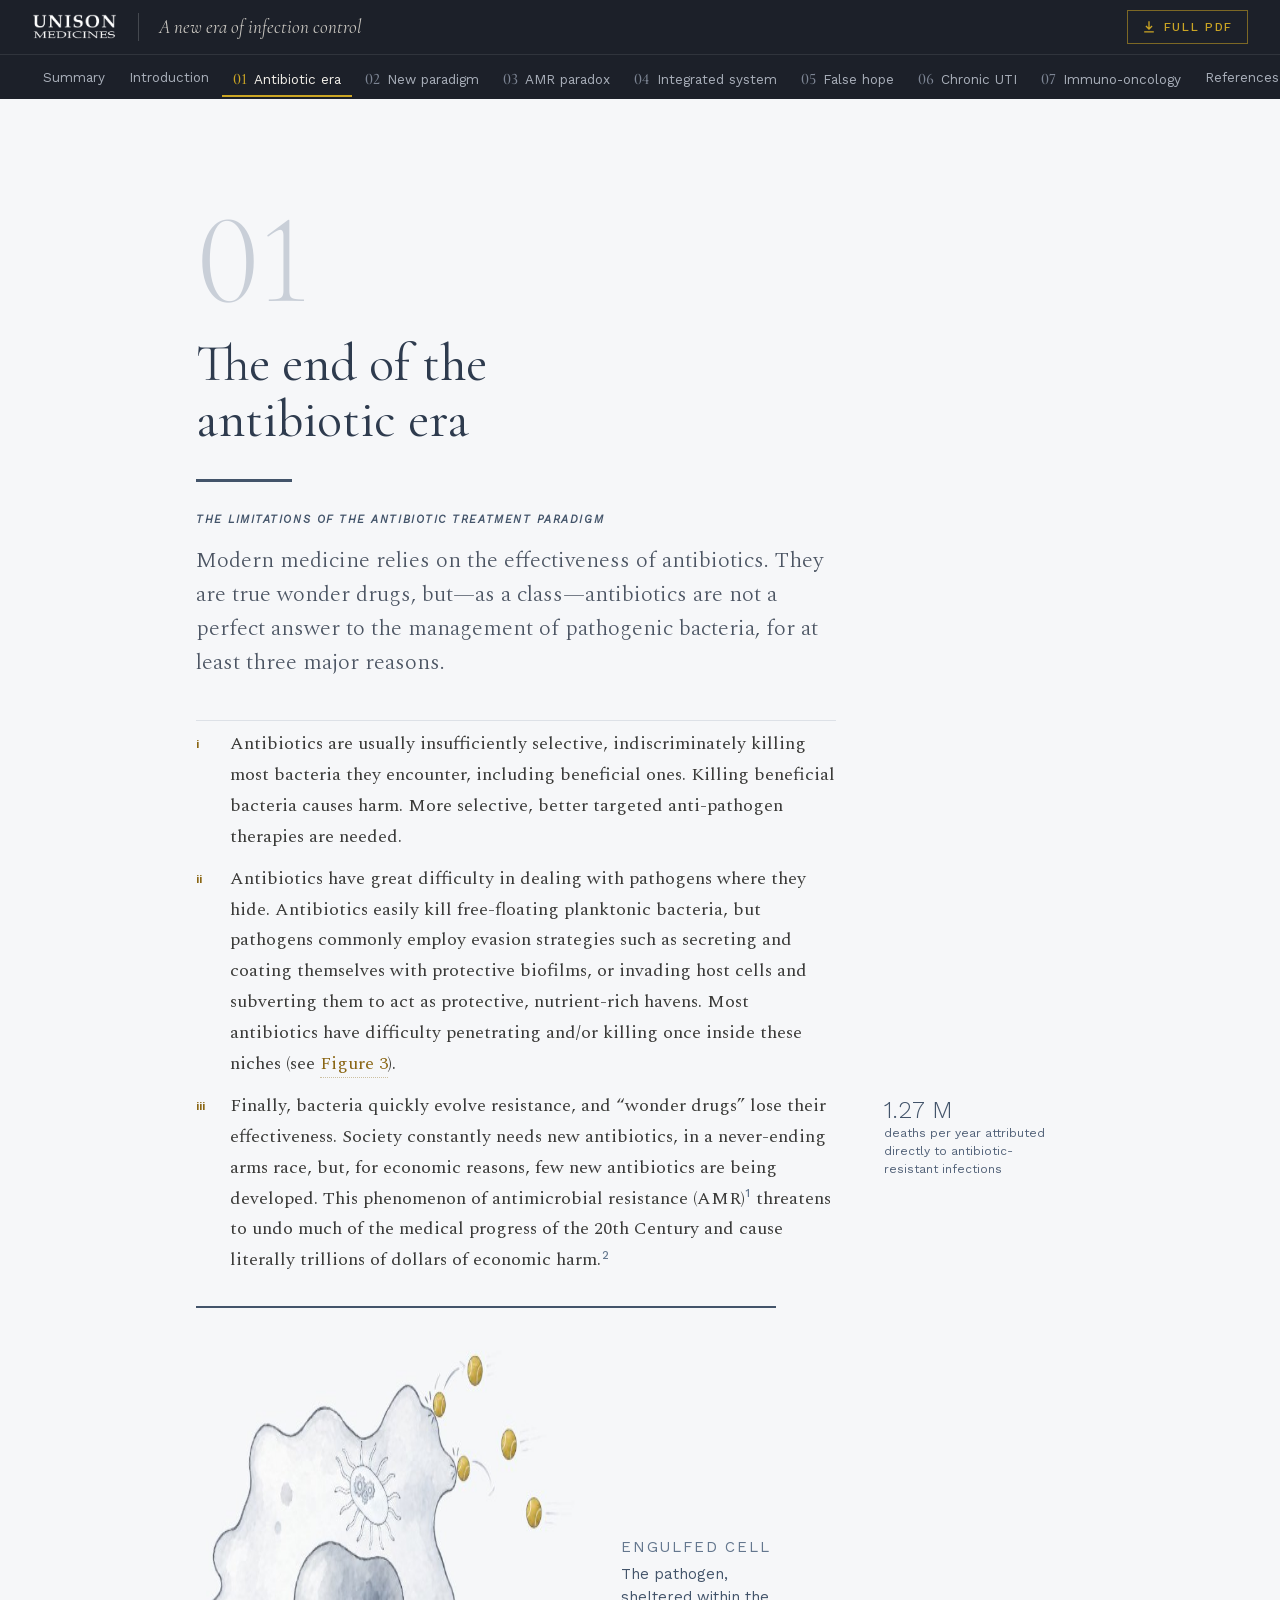
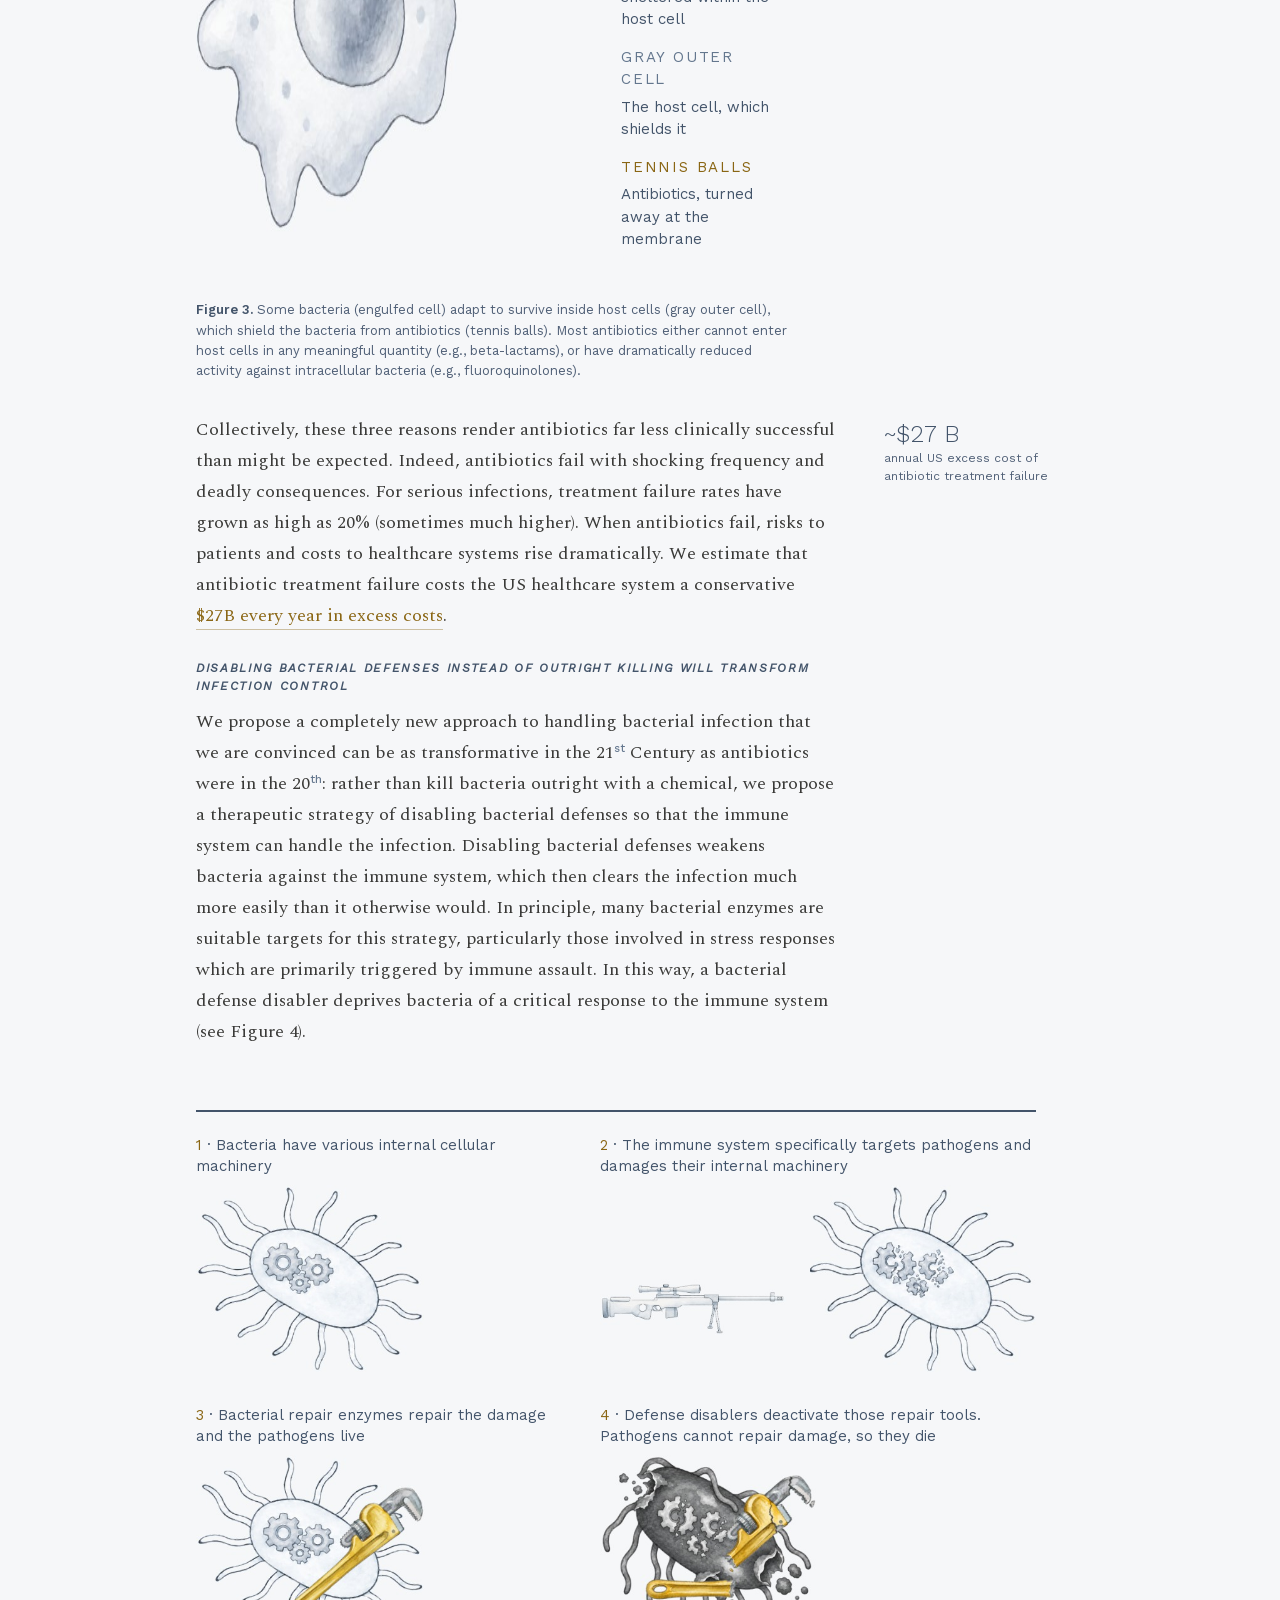
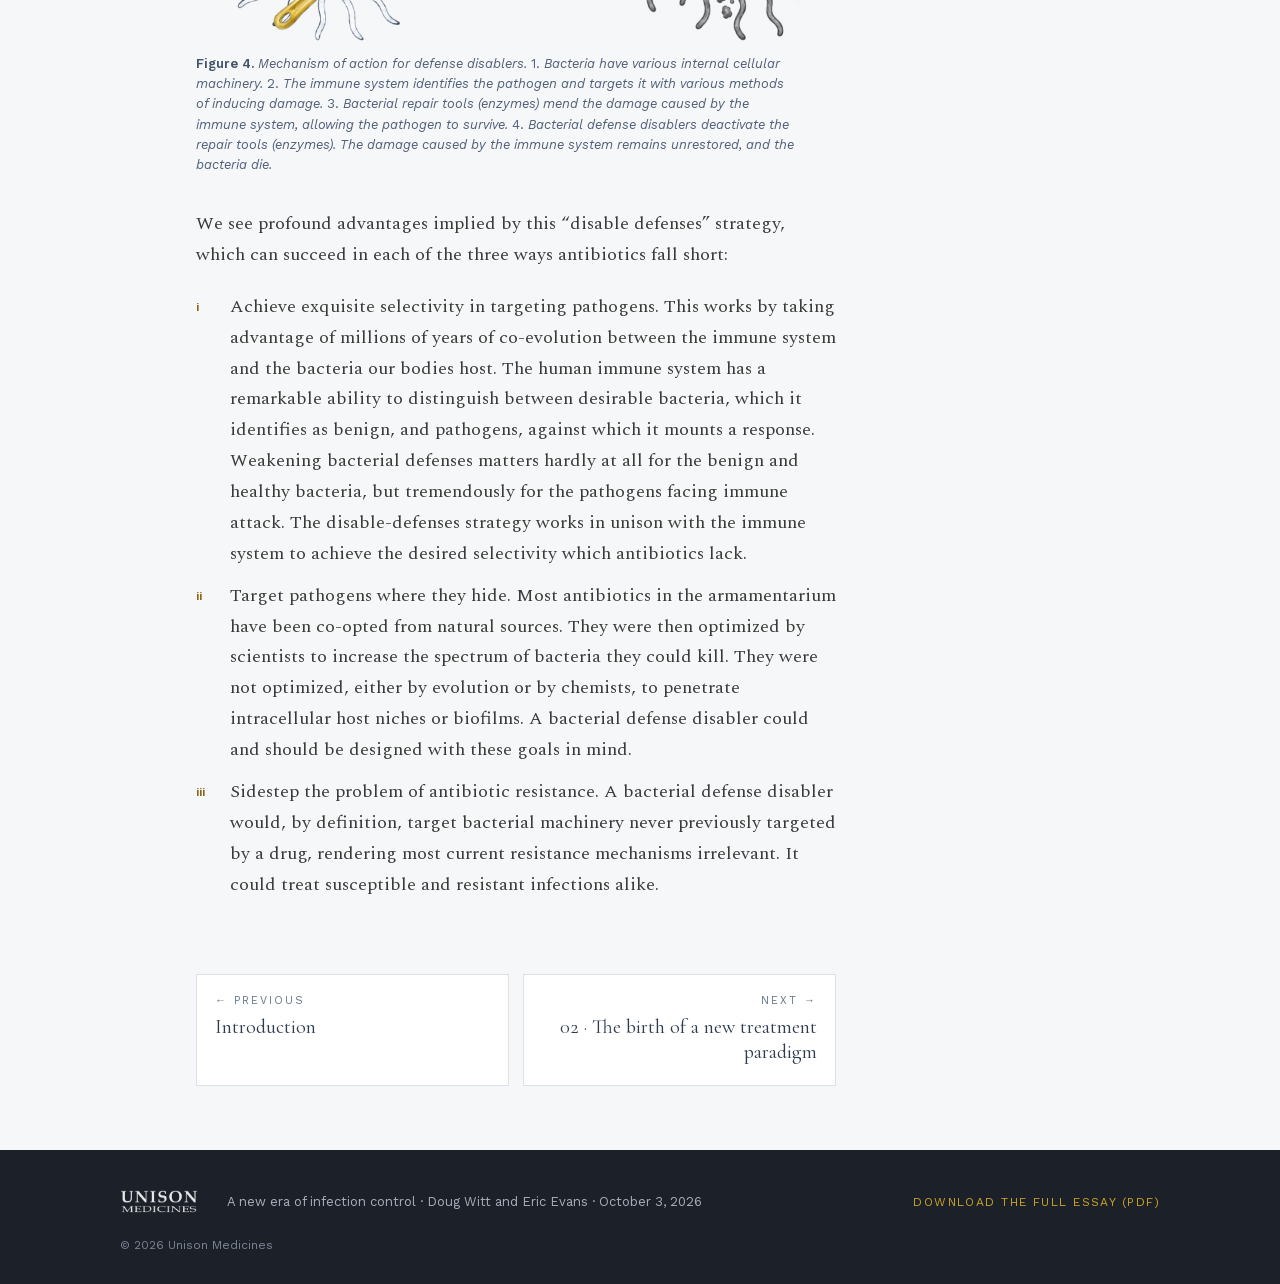
==== end-of-the-antibiotic-era.html @ 8c1035c9 "Add files via upload" ====
<!doctype html>
<html lang="en">
<head>
<meta charset="utf-8">
<meta name="viewport" content="width=device-width, initial-scale=1">
<title>01 · The end of the antibiotic era — A new era of infection control</title>
<meta name="description" content="Modern medicine relies on the effectiveness of antibiotics. They are true wonder drugs, but—as a class—antibiotics are not a perfect answer to the…">
<meta name="author" content="Doug Witt and Eric Evans">
<link rel="canonical" href="https://unisonmedicines.com/end-of-the-antibiotic-era.html">
<meta property="og:type" content="article">
<meta property="og:site_name" content="Unison Medicines">
<meta property="og:title" content="01 · The end of the antibiotic era — A new era of infection control">
<meta property="og:description" content="Modern medicine relies on the effectiveness of antibiotics. They are true wonder drugs, but—as a class—antibiotics are not a perfect answer to the…">
<meta property="og:url" content="https://unisonmedicines.com/end-of-the-antibiotic-era.html">
<meta property="og:image" content="https://unisonmedicines.com/assets/og-image.png">
<meta name="twitter:card" content="summary_large_image">
<meta name="theme-color" content="#1C2029">
<link rel="icon" href="assets/favicon.svg" type="image/svg+xml">
<link rel="icon" href="assets/favicon-32.png" sizes="32x32" type="image/png">
<link rel="apple-touch-icon" href="assets/apple-touch-icon.png">
<link rel="preload" href="fonts/ae829ba0.woff2" as="font" type="font/woff2" crossorigin>
<link rel="stylesheet" href="fonts.css">
<link rel="stylesheet" href="style.css">
<script src="refs.js" defer></script>
<script src="site.js" defer></script>
</head>
<body>
<a class="skip" href="#content">Skip to content</a>
<header class="site-header">
  <div class="bar">
    <a class="brand" href="index.html" aria-label="Unison Medicines — home"><img src="assets/unison-logo.png" alt="Unison Medicines" width="907" height="275"></a>
    <a class="essay-title" href="index.html">A new era of infection control</a>
    <span class="here">01 · Antibiotic era</span>
    <a class="pdf" href="unison-a-new-era-of-infection-control.pdf" download><svg viewBox="0 0 16 16" aria-hidden="true"><path d="M8 1.5v8.5M4.5 6.8 8 10.3l3.5-3.5M2.5 13.5h11" fill="none" stroke="currentColor" stroke-width="1.5"/></svg><span>Full PDF</span></a>
    <button class="menu-btn" type="button" aria-expanded="false" aria-controls="menu"><span class="menu-ic" aria-hidden="true"></span><span>Contents</span></button>
  </div>
  <nav class="chapters" aria-label="Chapters"><ul><li><a href="index.html" title="Executive Summary">Summary</a></li><li><a href="introduction.html" title="Introduction">Introduction</a></li><li><a href="end-of-the-antibiotic-era.html" aria-current="page" title="The end of the antibiotic era"><span class="n">01</span>Antibiotic era</a></li><li><a href="new-treatment-paradigm.html" title="The birth of a new treatment paradigm"><span class="n">02</span>New paradigm</a></li><li><a href="amr-paradox.html" title="The antimicrobial resistance paradox and the real crisis of treatment failure"><span class="n">03</span>AMR paradox</a></li><li><a href="one-integrated-system.html" title="One integrated system: the immune system and microbiome"><span class="n">04</span>Integrated system</a></li><li><a href="false-hope.html" title="False hope: narrow-spectrum bacteria killers"><span class="n">05</span>False hope</a></li><li><a href="chronic-uti.html" title="The unsolved problem of chronic urinary tract infections"><span class="n">06</span>Chronic UTI</a></li><li><a href="immuno-oncology.html" title="The unsolved problem of antibiotics in immuno-oncology"><span class="n">07</span>Immuno-oncology</a></li><li><a href="references.html" title="Acknowledgments &amp; references">References</a></li><li class="pdf-item"><a href="unison-a-new-era-of-infection-control.pdf" download>Full PDF</a></li></ul></nav>
  <div class="progress" aria-hidden="true"><span></span></div>
</header>
<div class="menu" id="menu" hidden>
  <div class="menu-inner">
    <div class="menu-label">Contents</div>
    <ol><li><a href="index.html"><span class="n"></span><span class="t">Executive Summary</span></a></li><li><a href="introduction.html"><span class="n"></span><span class="t">Introduction</span></a></li><li><a href="end-of-the-antibiotic-era.html" aria-current="page"><span class="n">01</span><span class="t">The end of the antibiotic era</span></a></li><li><a href="new-treatment-paradigm.html"><span class="n">02</span><span class="t">The birth of a new treatment paradigm</span></a></li><li><a href="amr-paradox.html"><span class="n">03</span><span class="t">The antimicrobial resistance paradox and the real crisis of treatment failure</span></a></li><li><a href="one-integrated-system.html"><span class="n">04</span><span class="t">One integrated system: the immune system and microbiome</span></a></li><li><a href="false-hope.html"><span class="n">05</span><span class="t">False hope: narrow-spectrum bacteria killers</span></a></li><li><a href="chronic-uti.html"><span class="n">06</span><span class="t">The unsolved problem of chronic urinary tract infections</span></a></li><li><a href="immuno-oncology.html"><span class="n">07</span><span class="t">The unsolved problem of antibiotics in immuno-oncology</span></a></li><li><a href="references.html"><span class="n"></span><span class="t">Acknowledgments & references</span></a></li></ol>
    <a class="menu-pdf" href="unison-a-new-era-of-infection-control.pdf" download>Download the full essay (PDF)</a>
  </div>
</div>
<main id="content">
<article class="essay" id="summary"><header class="opener"><div class="ch-num" aria-hidden="true">01</div><div class="ch-kicker">Chapter 01</div><h1 class="ch-title">The end of the antibiotic era</h1><div class="rule"></div><div class="ch-sub"><i>The limitations of the antibiotic treatment paradigm</i></div><p class="lede">Modern medicine relies on the effectiveness of antibiotics. They are true wonder drugs, but—as a class—antibiotics are not a perfect answer to the management of pathogenic bacteria, for at least three major reasons.</p></header><div class="prose"><ul class="list roman"><li><span class="mk">i</span><div>Antibiotics are usually insufficiently selective, indiscriminately killing most bacteria they encounter, including beneficial ones. Killing beneficial bacteria causes harm. More selective, better targeted anti-pathogen therapies are needed.</div></li><li><span class="mk">ii</span><div>Antibiotics have great difficulty in dealing with pathogens where they hide. Antibiotics easily kill free-floating planktonic bacteria, but pathogens commonly employ evasion strategies such as secreting and coating themselves with protective biofilms, or invading host cells and subverting them to act as protective, nutrient-rich havens. Most antibiotics have difficulty penetrating and/or killing once inside these niches (see <a class="figref" href="end-of-the-antibiotic-era.html#figure-3">Figure 3</a>).</div></li><li><span class="mk">iii</span><div><aside class="margin stat" aria-label="Key figure"><div class="stat-n">1.27 M</div><div class="stat-l">deaths per year attributed directly to antibiotic-resistant infections</div></aside>Finally, bacteria quickly evolve resistance, and “wonder drugs” lose their effectiveness. Society constantly needs new antibiotics, in a never-ending arms race, but, for economic reasons, few new antibiotics are being developed. This phenomenon of antimicrobial resistance (AMR)<sup><a class="cite" href="references.html#ref-1" data-refs="1">1</a></sup> threatens to undo much of the medical progress of the 20th Century and cause literally trillions of dollars of economic harm.<sup><a class="cite" href="references.html#ref-2" data-refs="2">2</a></sup></div></li></ul>
<figure class="fig col" id="figure-3"><div class="fig-frame" data-w="464" data-max="1.250" data-min="0"><div class="fig-inner" style="width:464px"><div style="border-top: 2px solid #43546A; padding-top: 18px; margin-bottom: 22px;">
                <div style="display: flex; gap: 22px; align-items: flex-end;">
                  <img width="636" height="424" loading="lazy" decoding="async" src="assets/fig03-intracellular-shield.jpg" alt="A bacterium sheltering inside a host cell while antibiotics bounce off the membrane" style="width: 318px; display: block;">
                  <div style="flex: 1; display: flex; flex-direction: column; gap: 12px; padding-bottom: 8px;">
                    <div><div style="font-size: 12px; letter-spacing: .12em; text-transform: uppercase; color: #64778E; margin-bottom: 4px;">Engulfed cell</div><div style="font-size: 12px; line-height: 1.5; color: #43546A;">The pathogen, sheltered within the host cell</div></div>
                    <div><div style="font-size: 12px; letter-spacing: .12em; text-transform: uppercase; color: #64778E; margin-bottom: 4px;">Gray outer cell</div><div style="font-size: 12px; line-height: 1.5; color: #43546A;">The host cell, which shields it</div></div>
                    <div><div style="font-size: 12px; letter-spacing: .12em; text-transform: uppercase; color: #8A6614; margin-bottom: 4px;">Tennis balls</div><div style="font-size: 12px; line-height: 1.5; color: #43546A;">Antibiotics, turned away at the membrane</div></div>
                  </div>
                </div>
                
              </div></div></div><button class="fig-enlarge" type="button" hidden>Enlarge figure 3</button><figcaption><span class="fig-label">Figure&nbsp;3.</span> Some bacteria (engulfed cell) adapt to survive inside host cells (gray outer cell), which shield the bacteria from antibiotics (tennis balls). Most antibiotics either cannot enter host cells in any meaningful quantity (e.g., beta-lactams), or have dramatically reduced activity against intracellular bacteria (e.g., fluoroquinolones).</figcaption></figure>
<aside class="margin stat" aria-label="Key figure"><div class="stat-n">~$27 B</div><div class="stat-l">annual US excess cost of antibiotic treatment failure</div></aside><p>Collectively, these three reasons render antibiotics far less clinically successful than might be expected. Indeed, antibiotics fail with shocking frequency and deadly consequences. For serious infections, treatment failure rates have grown as high as 20% (sometimes much higher). When antibiotics fail, risks to patients and costs to healthcare systems rise dramatically. We estimate that antibiotic treatment failure costs the US healthcare system a conservative <a href="amr-paradox.html" data-xref="ch03">$27B every year in excess costs</a>.</p>
<h2 class="sub" id="disabling-bacterial-defenses-instead-of-outright-killing-wil"><a href="#disabling-bacterial-defenses-instead-of-outright-killing-wil">Disabling bacterial defenses instead of outright killing will transform infection control</a></h2>
<p>We propose a completely new approach to handling bacterial infection that we are convinced can be as transformative in the 21<sup>st</sup> Century as antibiotics were in the 20<sup>th</sup>: rather than kill bacteria outright with a chemical, we propose a therapeutic strategy of disabling bacterial defenses so that the immune system can handle the infection. Disabling bacterial defenses weakens bacteria against the immune system, which then clears the infection much more easily than it otherwise would. In principle, many bacterial enzymes are suitable targets for this strategy, particularly those involved in stress responses which are primarily triggered by immune assault. In this way, a bacterial defense disabler deprives bacteria of a critical response to the immune system (see Figure 4).</p>
<figure class="fig wide" id="figure-4"><div class="fig-frame" data-w="672" data-max="1.250" data-min="0"><div class="fig-inner" style="width:672px"><div style="border-top: 2px solid #43546A; padding-top: 18px; margin-top: 26px;">
              <div style="display: grid; grid-template-columns: repeat(2, 1fr); gap: 26px 24px;">
                <div>
                  <div style="font-size: 12px; font-weight: 400; line-height: 1.4; color: #43546A; margin-bottom: 6px; min-height: 34px;"><span style="color: #8A6614;">1</span> · Bacteria have various internal cellular machinery</div>
                  <div style="height: 150px; display: flex; align-items: flex-end;"><img width="364" height="300" loading="lazy" decoding="async" src="assets/fig04-a.jpg" alt="Panel 1: Bacteria have various internal cellular machinery" style="height: 150px; width: auto; max-width: none; display: block;"></div>
                </div>
                <div>
                  <div style="font-size: 12px; font-weight: 400; line-height: 1.4; color: #43546A; margin-bottom: 6px; min-height: 34px;"><span style="color: #8A6614;">2</span> · The immune system specifically targets pathogens and damages their internal machinery</div>
                  <div style="height: 150px; display: flex; align-items: flex-end;"><img width="697" height="300" loading="lazy" decoding="async" src="assets/fig04-b.jpg" alt="Panel 2: The immune system specifically targets pathogens and damages their internal machinery" style="height: 150px; width: auto; max-width: none; display: block;"></div>
                </div>
                <div>
                  <div style="font-size: 12px; font-weight: 400; line-height: 1.4; color: #43546A; margin-bottom: 6px; min-height: 34px;"><span style="color: #8A6614;">3</span> · Bacterial repair enzymes repair the damage and the pathogens live</div>
                  <div style="height: 150px; display: flex; align-items: flex-end;"><img width="366" height="300" loading="lazy" decoding="async" src="assets/fig04-c.jpg" alt="Panel 3: Bacterial repair enzymes repair the damage and the pathogens live" style="height: 150px; width: auto; max-width: none; display: block;"></div>
                </div>
                <div>
                  <div style="font-size: 12px; font-weight: 400; line-height: 1.4; color: #43546A; margin-bottom: 6px; min-height: 34px;"><span style="color: #8A6614;">4</span> · Defense disablers deactivate those repair tools. Pathogens cannot repair damage, so they die</div>
                  <div style="height: 150px; display: flex; align-items: flex-end;"><img width="346" height="300" loading="lazy" decoding="async" src="assets/fig04-d.jpg" alt="Panel 4: Defense disablers deactivate those repair tools. Pathogens cannot repair damage, so they die" style="height: 150px; width: auto; max-width: none; display: block;"></div>
                </div>
              </div>
            
              </div></div></div><button class="fig-enlarge" type="button" hidden>Enlarge figure 4</button><figcaption><span class="fig-label">Figure&nbsp;4.</span> <i>Mechanism of action for defense disablers. </i>1.<i> Bacteria have various internal cellular machinery. </i>2.<i> The immune system identifies the pathogen and targets it with various methods of inducing damage. </i>3.<i> Bacterial repair tools (enzymes) mend the damage caused by the immune system, allowing the pathogen to survive. </i>4.<i> Bacterial defense disablers deactivate the repair tools (enzymes). The damage caused by the immune system remains unrestored, and the bacteria die.</i></figcaption></figure>
<p>We see profound advantages implied by this “disable defenses” strategy, which can succeed in each of the three ways antibiotics fall short:</p>
<ul class="list roman"><li><span class="mk">i</span><div>Achieve exquisite selectivity in targeting pathogens. This works by taking advantage of millions of years of co-evolution between the immune system and the bacteria our bodies host. The human immune system has a remarkable ability to distinguish between desirable bacteria, which it identifies as benign, and pathogens, against which it mounts a response. Weakening bacterial defenses matters hardly at all for the benign and healthy bacteria, but tremendously for the pathogens facing immune attack. The disable-defenses strategy works in unison with the immune system to achieve the desired selectivity which antibiotics lack.</div></li><li><span class="mk">ii</span><div>Target pathogens where they hide. Most antibiotics in the armamentarium have been co-opted from natural sources. They were then optimized by scientists to increase the spectrum of bacteria they could kill. They were not optimized, either by evolution or by chemists, to penetrate intracellular host niches or biofilms. A bacterial defense disabler could and should be designed with these goals in mind.</div></li><li><span class="mk">iii</span><div>Sidestep the problem of antibiotic resistance. A bacterial defense disabler would, by definition, target bacterial machinery never previously targeted by a drug, rendering most current resistance mechanisms irrelevant. It could treat susceptible and resistant infections alike.</div></li></ul></div></article>
</main>
<nav class="prevnext" aria-label="Chapter navigation"><a class="pn prev" href="introduction.html"><span class="pn-k">Previous</span><span class="pn-t">Introduction</span></a><a class="pn next" href="new-treatment-paradigm.html"><span class="pn-k">Next</span><span class="pn-t">02 · The birth of a new treatment paradigm</span></a></nav>
<footer class="site-footer">
  <div class="foot-inner">
    <img src="assets/unison-logo.png" alt="Unison Medicines" width="907" height="275">
    <div class="foot-meta">A new era of infection control · Doug Witt and Eric Evans · October 3, 2026</div>
    <a href="unison-a-new-era-of-infection-control.pdf" download>Download the full essay (PDF)</a>
  </div>
  <div class="foot-copy">© 2026 Unison Medicines</div>
</footer>
<div class="cite-pop" role="dialog" aria-label="Reference" hidden></div>
</body>
</html>
---- fonts.css ----
@font-face {
  font-family: 'Cormorant Garamond';
  font-style: italic;
  font-weight: 300;
  font-display: swap;
  src: url("fonts/04510618.woff2") format('woff2');
  unicode-range: U+0460-052F, U+1C80-1C8A, U+20B4, U+2DE0-2DFF, U+A640-A69F, U+FE2E-FE2F;
}
@font-face {
  font-family: 'Cormorant Garamond';
  font-style: italic;
  font-weight: 300;
  font-display: swap;
  src: url("fonts/0205ac28.woff2") format('woff2');
  unicode-range: U+0301, U+0400-045F, U+0490-0491, U+04B0-04B1, U+2116;
}
@font-face {
  font-family: 'Cormorant Garamond';
  font-style: italic;
  font-weight: 300;
  font-display: swap;
  src: url("fonts/2cd81f9d.woff2") format('woff2');
  unicode-range: U+0102-0103, U+0110-0111, U+0128-0129, U+0168-0169, U+01A0-01A1, U+01AF-01B0, U+0300-0301, U+0303-0304, U+0308-0309, U+0323, U+0329, U+1EA0-1EF9, U+20AB;
}
@font-face {
  font-family: 'Cormorant Garamond';
  font-style: italic;
  font-weight: 300;
  font-display: swap;
  src: url("fonts/3d406c98.woff2") format('woff2');
  unicode-range: U+0100-02BA, U+02BD-02C5, U+02C7-02CC, U+02CE-02D7, U+02DD-02FF, U+0304, U+0308, U+0329, U+1D00-1DBF, U+1E00-1E9F, U+1EF2-1EFF, U+2020, U+20A0-20AB, U+20AD-20C0, U+2113, U+2C60-2C7F, U+A720-A7FF;
}
@font-face {
  font-family: 'Cormorant Garamond';
  font-style: italic;
  font-weight: 300;
  font-display: swap;
  src: url("fonts/1a74720c.woff2") format('woff2');
  unicode-range: U+0000-00FF, U+0131, U+0152-0153, U+02BB-02BC, U+02C6, U+02DA, U+02DC, U+0304, U+0308, U+0329, U+2000-206F, U+20AC, U+2122, U+2191, U+2193, U+2212, U+2215, U+FEFF, U+FFFD;
}
@font-face {
  font-family: 'Cormorant Garamond';
  font-style: italic;
  font-weight: 400;
  font-display: swap;
  src: url("fonts/04510618.woff2") format('woff2');
  unicode-range: U+0460-052F, U+1C80-1C8A, U+20B4, U+2DE0-2DFF, U+A640-A69F, U+FE2E-FE2F;
}
@font-face {
  font-family: 'Cormorant Garamond';
  font-style: italic;
  font-weight: 400;
  font-display: swap;
  src: url("fonts/0205ac28.woff2") format('woff2');
  unicode-range: U+0301, U+0400-045F, U+0490-0491, U+04B0-04B1, U+2116;
}
@font-face {
  font-family: 'Cormorant Garamond';
  font-style: italic;
  font-weight: 400;
  font-display: swap;
  src: url("fonts/2cd81f9d.woff2") format('woff2');
  unicode-range: U+0102-0103, U+0110-0111, U+0128-0129, U+0168-0169, U+01A0-01A1, U+01AF-01B0, U+0300-0301, U+0303-0304, U+0308-0309, U+0323, U+0329, U+1EA0-1EF9, U+20AB;
}
@font-face {
  font-family: 'Cormorant Garamond';
  font-style: italic;
  font-weight: 400;
  font-display: swap;
  src: url("fonts/3d406c98.woff2") format('woff2');
  unicode-range: U+0100-02BA, U+02BD-02C5, U+02C7-02CC, U+02CE-02D7, U+02DD-02FF, U+0304, U+0308, U+0329, U+1D00-1DBF, U+1E00-1E9F, U+1EF2-1EFF, U+2020, U+20A0-20AB, U+20AD-20C0, U+2113, U+2C60-2C7F, U+A720-A7FF;
}
@font-face {
  font-family: 'Cormorant Garamond';
  font-style: italic;
  font-weight: 400;
  font-display: swap;
  src: url("fonts/1a74720c.woff2") format('woff2');
  unicode-range: U+0000-00FF, U+0131, U+0152-0153, U+02BB-02BC, U+02C6, U+02DA, U+02DC, U+0304, U+0308, U+0329, U+2000-206F, U+20AC, U+2122, U+2191, U+2193, U+2212, U+2215, U+FEFF, U+FFFD;
}
@font-face {
  font-family: 'Cormorant Garamond';
  font-style: normal;
  font-weight: 300;
  font-display: swap;
  src: url("fonts/05dd95b8.woff2") format('woff2');
  unicode-range: U+0460-052F, U+1C80-1C8A, U+20B4, U+2DE0-2DFF, U+A640-A69F, U+FE2E-FE2F;
}
@font-face {
  font-family: 'Cormorant Garamond';
  font-style: normal;
  font-weight: 300;
  font-display: swap;
  src: url("fonts/654169bd.woff2") format('woff2');
  unicode-range: U+0301, U+0400-045F, U+0490-0491, U+04B0-04B1, U+2116;
}
@font-face {
  font-family: 'Cormorant Garamond';
  font-style: normal;
  font-weight: 300;
  font-display: swap;
  src: url("fonts/52eb9fb7.woff2") format('woff2');
  unicode-range: U+0102-0103, U+0110-0111, U+0128-0129, U+0168-0169, U+01A0-01A1, U+01AF-01B0, U+0300-0301, U+0303-0304, U+0308-0309, U+0323, U+0329, U+1EA0-1EF9, U+20AB;
}
@font-face {
  font-family: 'Cormorant Garamond';
  font-style: normal;
  font-weight: 300;
  font-display: swap;
  src: url("fonts/0402b0c1.woff2") format('woff2');
  unicode-range: U+0100-02BA, U+02BD-02C5, U+02C7-02CC, U+02CE-02D7, U+02DD-02FF, U+0304, U+0308, U+0329, U+1D00-1DBF, U+1E00-1E9F, U+1EF2-1EFF, U+2020, U+20A0-20AB, U+20AD-20C0, U+2113, U+2C60-2C7F, U+A720-A7FF;
}
@font-face {
  font-family: 'Cormorant Garamond';
  font-style: normal;
  font-weight: 300;
  font-display: swap;
  src: url("fonts/7f2cb2e4.woff2") format('woff2');
  unicode-range: U+0000-00FF, U+0131, U+0152-0153, U+02BB-02BC, U+02C6, U+02DA, U+02DC, U+0304, U+0308, U+0329, U+2000-206F, U+20AC, U+2122, U+2191, U+2193, U+2212, U+2215, U+FEFF, U+FFFD;
}
@font-face {
  font-family: 'Cormorant Garamond';
  font-style: normal;
  font-weight: 400;
  font-display: swap;
  src: url("fonts/05dd95b8.woff2") format('woff2');
  unicode-range: U+0460-052F, U+1C80-1C8A, U+20B4, U+2DE0-2DFF, U+A640-A69F, U+FE2E-FE2F;
}
@font-face {
  font-family: 'Cormorant Garamond';
  font-style: normal;
  font-weight: 400;
  font-display: swap;
  src: url("fonts/654169bd.woff2") format('woff2');
  unicode-range: U+0301, U+0400-045F, U+0490-0491, U+04B0-04B1, U+2116;
}
@font-face {
  font-family: 'Cormorant Garamond';
  font-style: normal;
  font-weight: 400;
  font-display: swap;
  src: url("fonts/52eb9fb7.woff2") format('woff2');
  unicode-range: U+0102-0103, U+0110-0111, U+0128-0129, U+0168-0169, U+01A0-01A1, U+01AF-01B0, U+0300-0301, U+0303-0304, U+0308-0309, U+0323, U+0329, U+1EA0-1EF9, U+20AB;
}
@font-face {
  font-family: 'Cormorant Garamond';
  font-style: normal;
  font-weight: 400;
  font-display: swap;
  src: url("fonts/0402b0c1.woff2") format('woff2');
  unicode-range: U+0100-02BA, U+02BD-02C5, U+02C7-02CC, U+02CE-02D7, U+02DD-02FF, U+0304, U+0308, U+0329, U+1D00-1DBF, U+1E00-1E9F, U+1EF2-1EFF, U+2020, U+20A0-20AB, U+20AD-20C0, U+2113, U+2C60-2C7F, U+A720-A7FF;
}
@font-face {
  font-family: 'Cormorant Garamond';
  font-style: normal;
  font-weight: 400;
  font-display: swap;
  src: url("fonts/7f2cb2e4.woff2") format('woff2');
  unicode-range: U+0000-00FF, U+0131, U+0152-0153, U+02BB-02BC, U+02C6, U+02DA, U+02DC, U+0304, U+0308, U+0329, U+2000-206F, U+20AC, U+2122, U+2191, U+2193, U+2212, U+2215, U+FEFF, U+FFFD;
}
@font-face {
  font-family: 'Cormorant Garamond';
  font-style: normal;
  font-weight: 500;
  font-display: swap;
  src: url("fonts/05dd95b8.woff2") format('woff2');
  unicode-range: U+0460-052F, U+1C80-1C8A, U+20B4, U+2DE0-2DFF, U+A640-A69F, U+FE2E-FE2F;
}
@font-face {
  font-family: 'Cormorant Garamond';
  font-style: normal;
  font-weight: 500;
  font-display: swap;
  src: url("fonts/654169bd.woff2") format('woff2');
  unicode-range: U+0301, U+0400-045F, U+0490-0491, U+04B0-04B1, U+2116;
}
@font-face {
  font-family: 'Cormorant Garamond';
  font-style: normal;
  font-weight: 500;
  font-display: swap;
  src: url("fonts/52eb9fb7.woff2") format('woff2');
  unicode-range: U+0102-0103, U+0110-0111, U+0128-0129, U+0168-0169, U+01A0-01A1, U+01AF-01B0, U+0300-0301, U+0303-0304, U+0308-0309, U+0323, U+0329, U+1EA0-1EF9, U+20AB;
}
@font-face {
  font-family: 'Cormorant Garamond';
  font-style: normal;
  font-weight: 500;
  font-display: swap;
  src: url("fonts/0402b0c1.woff2") format('woff2');
  unicode-range: U+0100-02BA, U+02BD-02C5, U+02C7-02CC, U+02CE-02D7, U+02DD-02FF, U+0304, U+0308, U+0329, U+1D00-1DBF, U+1E00-1E9F, U+1EF2-1EFF, U+2020, U+20A0-20AB, U+20AD-20C0, U+2113, U+2C60-2C7F, U+A720-A7FF;
}
@font-face {
  font-family: 'Cormorant Garamond';
  font-style: normal;
  font-weight: 500;
  font-display: swap;
  src: url("fonts/7f2cb2e4.woff2") format('woff2');
  unicode-range: U+0000-00FF, U+0131, U+0152-0153, U+02BB-02BC, U+02C6, U+02DA, U+02DC, U+0304, U+0308, U+0329, U+2000-206F, U+20AC, U+2122, U+2191, U+2193, U+2212, U+2215, U+FEFF, U+FFFD;
}
@font-face {
  font-family: 'Spectral';
  font-style: italic;
  font-weight: 300;
  font-display: swap;
  src: url("fonts/55022661.woff2") format('woff2');
  unicode-range: U+0460-052F, U+1C80-1C8A, U+20B4, U+2DE0-2DFF, U+A640-A69F, U+FE2E-FE2F;
}
@font-face {
  font-family: 'Spectral';
  font-style: italic;
  font-weight: 300;
  font-display: swap;
  src: url("fonts/872399af.woff2") format('woff2');
  unicode-range: U+0301, U+0400-045F, U+0490-0491, U+04B0-04B1, U+2116;
}
@font-face {
  font-family: 'Spectral';
  font-style: italic;
  font-weight: 300;
  font-display: swap;
  src: url("fonts/b6e6fbee.woff2") format('woff2');
  unicode-range: U+0102-0103, U+0110-0111, U+0128-0129, U+0168-0169, U+01A0-01A1, U+01AF-01B0, U+0300-0301, U+0303-0304, U+0308-0309, U+0323, U+0329, U+1EA0-1EF9, U+20AB;
}
@font-face {
  font-family: 'Spectral';
  font-style: italic;
  font-weight: 300;
  font-display: swap;
  src: url("fonts/74ab92e7.woff2") format('woff2');
  unicode-range: U+0100-02BA, U+02BD-02C5, U+02C7-02CC, U+02CE-02D7, U+02DD-02FF, U+0304, U+0308, U+0329, U+1D00-1DBF, U+1E00-1E9F, U+1EF2-1EFF, U+2020, U+20A0-20AB, U+20AD-20C0, U+2113, U+2C60-2C7F, U+A720-A7FF;
}
@font-face {
  font-family: 'Spectral';
  font-style: italic;
  font-weight: 300;
  font-display: swap;
  src: url("fonts/ae829ba0.woff2") format('woff2');
  unicode-range: U+0000-00FF, U+0131, U+0152-0153, U+02BB-02BC, U+02C6, U+02DA, U+02DC, U+0304, U+0308, U+0329, U+2000-206F, U+20AC, U+2122, U+2191, U+2193, U+2212, U+2215, U+FEFF, U+FFFD;
}
@font-face {
  font-family: 'Spectral';
  font-style: italic;
  font-weight: 400;
  font-display: swap;
  src: url("fonts/139a2245.woff2") format('woff2');
  unicode-range: U+0460-052F, U+1C80-1C8A, U+20B4, U+2DE0-2DFF, U+A640-A69F, U+FE2E-FE2F;
}
@font-face {
  font-family: 'Spectral';
  font-style: italic;
  font-weight: 400;
  font-display: swap;
  src: url("fonts/d2b366b3.woff2") format('woff2');
  unicode-range: U+0301, U+0400-045F, U+0490-0491, U+04B0-04B1, U+2116;
}
@font-face {
  font-family: 'Spectral';
  font-style: italic;
  font-weight: 400;
  font-display: swap;
  src: url("fonts/829d552a.woff2") format('woff2');
  unicode-range: U+0102-0103, U+0110-0111, U+0128-0129, U+0168-0169, U+01A0-01A1, U+01AF-01B0, U+0300-0301, U+0303-0304, U+0308-0309, U+0323, U+0329, U+1EA0-1EF9, U+20AB;
}
@font-face {
  font-family: 'Spectral';
  font-style: italic;
  font-weight: 400;
  font-display: swap;
  src: url("fonts/00ccaab7.woff2") format('woff2');
  unicode-range: U+0100-02BA, U+02BD-02C5, U+02C7-02CC, U+02CE-02D7, U+02DD-02FF, U+0304, U+0308, U+0329, U+1D00-1DBF, U+1E00-1E9F, U+1EF2-1EFF, U+2020, U+20A0-20AB, U+20AD-20C0, U+2113, U+2C60-2C7F, U+A720-A7FF;
}
@font-face {
  font-family: 'Spectral';
  font-style: italic;
  font-weight: 400;
  font-display: swap;
  src: url("fonts/b716b1bb.woff2") format('woff2');
  unicode-range: U+0000-00FF, U+0131, U+0152-0153, U+02BB-02BC, U+02C6, U+02DA, U+02DC, U+0304, U+0308, U+0329, U+2000-206F, U+20AC, U+2122, U+2191, U+2193, U+2212, U+2215, U+FEFF, U+FFFD;
}
@font-face {
  font-family: 'Spectral';
  font-style: normal;
  font-weight: 300;
  font-display: swap;
  src: url("fonts/b47464fa.woff2") format('woff2');
  unicode-range: U+0460-052F, U+1C80-1C8A, U+20B4, U+2DE0-2DFF, U+A640-A69F, U+FE2E-FE2F;
}
@font-face {
  font-family: 'Spectral';
  font-style: normal;
  font-weight: 300;
  font-display: swap;
  src: url("fonts/cdf7df78.woff2") format('woff2');
  unicode-range: U+0301, U+0400-045F, U+0490-0491, U+04B0-04B1, U+2116;
}
@font-face {
  font-family: 'Spectral';
  font-style: normal;
  font-weight: 300;
  font-display: swap;
  src: url("fonts/29c40c06.woff2") format('woff2');
  unicode-range: U+0102-0103, U+0110-0111, U+0128-0129, U+0168-0169, U+01A0-01A1, U+01AF-01B0, U+0300-0301, U+0303-0304, U+0308-0309, U+0323, U+0329, U+1EA0-1EF9, U+20AB;
}
@font-face {
  font-family: 'Spectral';
  font-style: normal;
  font-weight: 300;
  font-display: swap;
  src: url("fonts/d7ed34ac.woff2") format('woff2');
  unicode-range: U+0100-02BA, U+02BD-02C5, U+02C7-02CC, U+02CE-02D7, U+02DD-02FF, U+0304, U+0308, U+0329, U+1D00-1DBF, U+1E00-1E9F, U+1EF2-1EFF, U+2020, U+20A0-20AB, U+20AD-20C0, U+2113, U+2C60-2C7F, U+A720-A7FF;
}
@font-face {
  font-family: 'Spectral';
  font-style: normal;
  font-weight: 300;
  font-display: swap;
  src: url("fonts/d7752e27.woff2") format('woff2');
  unicode-range: U+0000-00FF, U+0131, U+0152-0153, U+02BB-02BC, U+02C6, U+02DA, U+02DC, U+0304, U+0308, U+0329, U+2000-206F, U+20AC, U+2122, U+2191, U+2193, U+2212, U+2215, U+FEFF, U+FFFD;
}
@font-face {
  font-family: 'Spectral';
  font-style: normal;
  font-weight: 400;
  font-display: swap;
  src: url("fonts/5fb1e1c1.woff2") format('woff2');
  unicode-range: U+0460-052F, U+1C80-1C8A, U+20B4, U+2DE0-2DFF, U+A640-A69F, U+FE2E-FE2F;
}
@font-face {
  font-family: 'Spectral';
  font-style: normal;
  font-weight: 400;
  font-display: swap;
  src: url("fonts/f9e0f201.woff2") format('woff2');
  unicode-range: U+0301, U+0400-045F, U+0490-0491, U+04B0-04B1, U+2116;
}
@font-face {
  font-family: 'Spectral';
  font-style: normal;
  font-weight: 400;
  font-display: swap;
  src: url("fonts/957fed30.woff2") format('woff2');
  unicode-range: U+0102-0103, U+0110-0111, U+0128-0129, U+0168-0169, U+01A0-01A1, U+01AF-01B0, U+0300-0301, U+0303-0304, U+0308-0309, U+0323, U+0329, U+1EA0-1EF9, U+20AB;
}
@font-face {
  font-family: 'Spectral';
  font-style: normal;
  font-weight: 400;
  font-display: swap;
  src: url("fonts/534d2239.woff2") format('woff2');
  unicode-range: U+0100-02BA, U+02BD-02C5, U+02C7-02CC, U+02CE-02D7, U+02DD-02FF, U+0304, U+0308, U+0329, U+1D00-1DBF, U+1E00-1E9F, U+1EF2-1EFF, U+2020, U+20A0-20AB, U+20AD-20C0, U+2113, U+2C60-2C7F, U+A720-A7FF;
}
@font-face {
  font-family: 'Spectral';
  font-style: normal;
  font-weight: 400;
  font-display: swap;
  src: url("fonts/96c59907.woff2") format('woff2');
  unicode-range: U+0000-00FF, U+0131, U+0152-0153, U+02BB-02BC, U+02C6, U+02DA, U+02DC, U+0304, U+0308, U+0329, U+2000-206F, U+20AC, U+2122, U+2191, U+2193, U+2212, U+2215, U+FEFF, U+FFFD;
}
@font-face {
  font-family: 'Spectral';
  font-style: normal;
  font-weight: 600;
  font-display: swap;
  src: url("fonts/8969b075.woff2") format('woff2');
  unicode-range: U+0460-052F, U+1C80-1C8A, U+20B4, U+2DE0-2DFF, U+A640-A69F, U+FE2E-FE2F;
}
@font-face {
  font-family: 'Spectral';
  font-style: normal;
  font-weight: 600;
  font-display: swap;
  src: url("fonts/ee623373.woff2") format('woff2');
  unicode-range: U+0301, U+0400-045F, U+0490-0491, U+04B0-04B1, U+2116;
}
@font-face {
  font-family: 'Spectral';
  font-style: normal;
  font-weight: 600;
  font-display: swap;
  src: url("fonts/15711cf9.woff2") format('woff2');
  unicode-range: U+0102-0103, U+0110-0111, U+0128-0129, U+0168-0169, U+01A0-01A1, U+01AF-01B0, U+0300-0301, U+0303-0304, U+0308-0309, U+0323, U+0329, U+1EA0-1EF9, U+20AB;
}
@font-face {
  font-family: 'Spectral';
  font-style: normal;
  font-weight: 600;
  font-display: swap;
  src: url("fonts/27777a58.woff2") format('woff2');
  unicode-range: U+0100-02BA, U+02BD-02C5, U+02C7-02CC, U+02CE-02D7, U+02DD-02FF, U+0304, U+0308, U+0329, U+1D00-1DBF, U+1E00-1E9F, U+1EF2-1EFF, U+2020, U+20A0-20AB, U+20AD-20C0, U+2113, U+2C60-2C7F, U+A720-A7FF;
}
@font-face {
  font-family: 'Spectral';
  font-style: normal;
  font-weight: 600;
  font-display: swap;
  src: url("fonts/4cfd4bb6.woff2") format('woff2');
  unicode-range: U+0000-00FF, U+0131, U+0152-0153, U+02BB-02BC, U+02C6, U+02DA, U+02DC, U+0304, U+0308, U+0329, U+2000-206F, U+20AC, U+2122, U+2191, U+2193, U+2212, U+2215, U+FEFF, U+FFFD;
}
@font-face {
  font-family: 'Work Sans';
  font-style: italic;
  font-weight: 400;
  font-display: swap;
  src: url("fonts/5c0c72e0.woff2") format('woff2');
  unicode-range: U+0102-0103, U+0110-0111, U+0128-0129, U+0168-0169, U+01A0-01A1, U+01AF-01B0, U+0300-0301, U+0303-0304, U+0308-0309, U+0323, U+0329, U+1EA0-1EF9, U+20AB;
}
@font-face {
  font-family: 'Work Sans';
  font-style: italic;
  font-weight: 400;
  font-display: swap;
  src: url("fonts/36d1faac.woff2") format('woff2');
  unicode-range: U+0100-02BA, U+02BD-02C5, U+02C7-02CC, U+02CE-02D7, U+02DD-02FF, U+0304, U+0308, U+0329, U+1D00-1DBF, U+1E00-1E9F, U+1EF2-1EFF, U+2020, U+20A0-20AB, U+20AD-20C0, U+2113, U+2C60-2C7F, U+A720-A7FF;
}
@font-face {
  font-family: 'Work Sans';
  font-style: italic;
  font-weight: 400;
  font-display: swap;
  src: url("fonts/f197740d.woff2") format('woff2');
  unicode-range: U+0000-00FF, U+0131, U+0152-0153, U+02BB-02BC, U+02C6, U+02DA, U+02DC, U+0304, U+0308, U+0329, U+2000-206F, U+20AC, U+2122, U+2191, U+2193, U+2212, U+2215, U+FEFF, U+FFFD;
}
@font-face {
  font-family: 'Work Sans';
  font-style: normal;
  font-weight: 300;
  font-display: swap;
  src: url("fonts/00b8e2df.woff2") format('woff2');
  unicode-range: U+0102-0103, U+0110-0111, U+0128-0129, U+0168-0169, U+01A0-01A1, U+01AF-01B0, U+0300-0301, U+0303-0304, U+0308-0309, U+0323, U+0329, U+1EA0-1EF9, U+20AB;
}
@font-face {
  font-family: 'Work Sans';
  font-style: normal;
  font-weight: 300;
  font-display: swap;
  src: url("fonts/cda0e50b.woff2") format('woff2');
  unicode-range: U+0100-02BA, U+02BD-02C5, U+02C7-02CC, U+02CE-02D7, U+02DD-02FF, U+0304, U+0308, U+0329, U+1D00-1DBF, U+1E00-1E9F, U+1EF2-1EFF, U+2020, U+20A0-20AB, U+20AD-20C0, U+2113, U+2C60-2C7F, U+A720-A7FF;
}
@font-face {
  font-family: 'Work Sans';
  font-style: normal;
  font-weight: 300;
  font-display: swap;
  src: url("fonts/70cb818c.woff2") format('woff2');
  unicode-range: U+0000-00FF, U+0131, U+0152-0153, U+02BB-02BC, U+02C6, U+02DA, U+02DC, U+0304, U+0308, U+0329, U+2000-206F, U+20AC, U+2122, U+2191, U+2193, U+2212, U+2215, U+FEFF, U+FFFD;
}
@font-face {
  font-family: 'Work Sans';
  font-style: normal;
  font-weight: 400;
  font-display: swap;
  src: url("fonts/00b8e2df.woff2") format('woff2');
  unicode-range: U+0102-0103, U+0110-0111, U+0128-0129, U+0168-0169, U+01A0-01A1, U+01AF-01B0, U+0300-0301, U+0303-0304, U+0308-0309, U+0323, U+0329, U+1EA0-1EF9, U+20AB;
}
@font-face {
  font-family: 'Work Sans';
  font-style: normal;
  font-weight: 400;
  font-display: swap;
  src: url("fonts/cda0e50b.woff2") format('woff2');
  unicode-range: U+0100-02BA, U+02BD-02C5, U+02C7-02CC, U+02CE-02D7, U+02DD-02FF, U+0304, U+0308, U+0329, U+1D00-1DBF, U+1E00-1E9F, U+1EF2-1EFF, U+2020, U+20A0-20AB, U+20AD-20C0, U+2113, U+2C60-2C7F, U+A720-A7FF;
}
@font-face {
  font-family: 'Work Sans';
  font-style: normal;
  font-weight: 400;
  font-display: swap;
  src: url("fonts/70cb818c.woff2") format('woff2');
  unicode-range: U+0000-00FF, U+0131, U+0152-0153, U+02BB-02BC, U+02C6, U+02DA, U+02DC, U+0304, U+0308, U+0329, U+2000-206F, U+20AC, U+2122, U+2191, U+2193, U+2212, U+2215, U+FEFF, U+FFFD;
}
@font-face {
  font-family: 'Work Sans';
  font-style: normal;
  font-weight: 500;
  font-display: swap;
  src: url("fonts/00b8e2df.woff2") format('woff2');
  unicode-range: U+0102-0103, U+0110-0111, U+0128-0129, U+0168-0169, U+01A0-01A1, U+01AF-01B0, U+0300-0301, U+0303-0304, U+0308-0309, U+0323, U+0329, U+1EA0-1EF9, U+20AB;
}
@font-face {
  font-family: 'Work Sans';
  font-style: normal;
  font-weight: 500;
  font-display: swap;
  src: url("fonts/cda0e50b.woff2") format('woff2');
  unicode-range: U+0100-02BA, U+02BD-02C5, U+02C7-02CC, U+02CE-02D7, U+02DD-02FF, U+0304, U+0308, U+0329, U+1D00-1DBF, U+1E00-1E9F, U+1EF2-1EFF, U+2020, U+20A0-20AB, U+20AD-20C0, U+2113, U+2C60-2C7F, U+A720-A7FF;
}
@font-face {
  font-family: 'Work Sans';
  font-style: normal;
  font-weight: 500;
  font-display: swap;
  src: url("fonts/70cb818c.woff2") format('woff2');
  unicode-range: U+0000-00FF, U+0131, U+0152-0153, U+02BB-02BC, U+02C6, U+02DA, U+02DC, U+0304, U+0308, U+0329, U+2000-206F, U+20AC, U+2122, U+2191, U+2193, U+2212, U+2215, U+FEFF, U+FFFD;
}
@font-face {
  font-family: 'Work Sans';
  font-style: normal;
  font-weight: 600;
  font-display: swap;
  src: url("fonts/00b8e2df.woff2") format('woff2');
  unicode-range: U+0102-0103, U+0110-0111, U+0128-0129, U+0168-0169, U+01A0-01A1, U+01AF-01B0, U+0300-0301, U+0303-0304, U+0308-0309, U+0323, U+0329, U+1EA0-1EF9, U+20AB;
}
@font-face {
  font-family: 'Work Sans';
  font-style: normal;
  font-weight: 600;
  font-display: swap;
  src: url("fonts/cda0e50b.woff2") format('woff2');
  unicode-range: U+0100-02BA, U+02BD-02C5, U+02C7-02CC, U+02CE-02D7, U+02DD-02FF, U+0304, U+0308, U+0329, U+1D00-1DBF, U+1E00-1E9F, U+1EF2-1EFF, U+2020, U+20A0-20AB, U+20AD-20C0, U+2113, U+2C60-2C7F, U+A720-A7FF;
}
@font-face {
  font-family: 'Work Sans';
  font-style: normal;
  font-weight: 600;
  font-display: swap;
  src: url("fonts/70cb818c.woff2") format('woff2');
  unicode-range: U+0000-00FF, U+0131, U+0152-0153, U+02BB-02BC, U+02C6, U+02DA, U+02DC, U+0304, U+0308, U+0329, U+2000-206F, U+20AC, U+2122, U+2191, U+2193, U+2212, U+2215, U+FEFF, U+FFFD;
}
---- style.css ----
/* Unison Medicines — "A new era of infection control"
   Palette and typefaces carried over from the Claude Design print layout. */
:root {
  --ink: #3A3A38;
  --ink-soft: #4C5563;
  --navy: #43546A;
  --navy-deep: #2E3B4E;
  --slate: #64778E;
  --slate-2: #4F5F76;
  --mist: #C9CFD8;
  --rule: #DDE1E7;
  --band: #EDEFF3;
  --paper: #F6F7F9;
  --gold: #CBA524;
  --gold-ink: #8A6614;
  --night: #1C2029;
  --night-2: #252A35;
  --cream: #F2EFE9;
  --cream-2: #C9C6C0;
  --serif-display: 'Cormorant Garamond', Georgia, serif;
  --serif: 'Spectral', Georgia, serif;
  --sans: 'Work Sans', -apple-system, BlinkMacSystemFont, 'Segoe UI', sans-serif;
  --col: 640px;      /* reading column */
  --rail: 200px;     /* right margin rail (desktop) */
  --gap: 48px;
  --gutter: clamp(16px, 4.5vw, 32px);
  --header-h: 98px;
}
@media (max-width: 899px) { :root { --header-h: 56px; } }

*, *::before, *::after { box-sizing: border-box; }
html { -webkit-text-size-adjust: 100%; text-size-adjust: 100%; scroll-padding-top: calc(var(--header-h) + 16px); }
body {
  margin: 0; background: var(--paper); color: var(--ink);
  font-family: var(--sans); font-size: 16px; line-height: 1.5;
  -webkit-font-smoothing: antialiased; text-rendering: optimizeLegibility;
}
img, svg { max-width: none; }
a { color: var(--gold-ink); }
.skip { position: absolute; left: -9999px; top: 8px; z-index: 100; background: #fff; color: var(--navy-deep); padding: 8px 14px; }
.skip:focus { left: 8px; }
:focus-visible { outline: 2px solid var(--gold); outline-offset: 2px; }

/* ------------------------------------------------------------ header */
.site-header { position: sticky; top: 0; z-index: 50; background: var(--night); color: var(--cream); }
.bar { display: flex; align-items: center; gap: 20px; height: 54px; padding: 0 var(--gutter); max-width: 1440px; margin: 0 auto; }
.brand { display: flex; align-items: center; flex: none; }
.brand img { height: 26px; width: auto; filter: brightness(0) invert(1); display: block; }
.essay-title { font-family: var(--serif-display); font-style: italic; font-weight: 400; font-size: 19px; color: var(--cream-2); text-decoration: none; padding-left: 20px; border-left: 1px solid rgba(255,255,255,.18); white-space: nowrap; overflow: hidden; text-overflow: ellipsis; }
.essay-title:hover { color: var(--cream); }
.here { display: none; }
.pdf { margin-left: auto; display: inline-flex; align-items: center; gap: 8px; flex: none; font-size: 12px; font-weight: 500; letter-spacing: .14em; text-transform: uppercase; color: var(--gold); text-decoration: none; border: 1px solid rgba(203,165,36,.55); padding: 7px 14px; transition: background .15s, color .15s; }
.pdf svg { width: 14px; height: 14px; }
.pdf:hover { background: var(--gold); color: var(--night); }
.menu-btn { display: none; }

.chapters { border-top: 1px solid rgba(255,255,255,.09); background: var(--night); }
.chapters ul { list-style: none; margin: 0 auto; padding: 0 var(--gutter); max-width: 1440px; display: flex; gap: 2px; overflow-x: auto; scrollbar-width: none; -webkit-overflow-scrolling: touch; }
.chapters ul::-webkit-scrollbar { display: none; }
.chapters li { flex: none; }
.chapters a { display: flex; align-items: baseline; gap: 7px; height: 42px; padding: 12px 11px 0; font-size: 13.5px; color: #A9AFBA; text-decoration: none; white-space: nowrap; border-bottom: 2px solid transparent; transition: color .15s, border-color .15s; }
.chapters a .n { font-family: var(--serif-display); font-size: 16px; font-weight: 500; color: #7D8594; font-variant-numeric: lining-nums; }
.chapters a:hover { color: var(--cream); }
.chapters a[aria-current="page"] { color: var(--cream); border-bottom-color: var(--gold); }
.chapters a[aria-current="page"] .n { color: var(--gold); }
.chapters .pdf-item { display: none; }
.progress { height: 2px; background: transparent; }
.progress span { display: block; height: 100%; width: 0; background: var(--gold); transform-origin: left; }

/* menu overlay (phones / tablets) */
.menu { position: fixed; inset: var(--header-h) 0 0 0; z-index: 49; background: var(--night); overflow-y: auto; -webkit-overflow-scrolling: touch; }
.menu[hidden] { display: none; }
.menu-inner { max-width: 640px; margin: 0 auto; padding: 20px var(--gutter) 40px; }
.menu-label { font-size: 11px; letter-spacing: .22em; text-transform: uppercase; color: #8A93A2; margin: 6px 0 10px; }
.menu ol { list-style: none; margin: 0; padding: 0; }
.menu li a { display: grid; grid-template-columns: 36px 1fr; gap: 10px; align-items: baseline; padding: 14px 0; border-top: 1px solid rgba(255,255,255,.1); text-decoration: none; color: var(--cream); font-family: var(--serif-display); font-size: 21px; line-height: 1.25; }
.menu li a .n { color: #7D8594; font-size: 19px; font-variant-numeric: lining-nums; }
.menu li a[aria-current="page"] { color: var(--gold); }
.menu-pdf { display: block; margin-top: 22px; padding: 14px 16px; text-align: center; border: 1px solid rgba(203,165,36,.6); color: var(--gold); text-decoration: none; font-size: 12px; font-weight: 500; letter-spacing: .14em; text-transform: uppercase; }

@media (max-width: 1099px) { .essay-title { font-size: 17px; } }
@media (max-width: 899px) {
  .chapters { display: none; }
  .essay-title { display: none; }
  .bar { height: 54px; gap: 12px; }
  .brand img { height: 22px; }
  .here { display: block; flex: 1; min-width: 0; font-size: 12px; letter-spacing: .08em; text-transform: uppercase; color: #A9AFBA; white-space: nowrap; overflow: hidden; text-overflow: ellipsis; padding-left: 12px; border-left: 1px solid rgba(255,255,255,.18); }
  .pdf { margin-left: 0; padding: 7px 9px; }
  .pdf span { display: none; }
  .menu-btn { display: inline-flex; align-items: center; gap: 8px; flex: none; background: none; border: 1px solid rgba(255,255,255,.28); color: var(--cream); font: 500 12px/1 var(--sans); letter-spacing: .12em; text-transform: uppercase; padding: 8px 11px; cursor: pointer; }
  .menu-ic { width: 14px; height: 10px; border-top: 1.5px solid currentColor; border-bottom: 1.5px solid currentColor; position: relative; }
  .menu-ic::after { content: ""; position: absolute; left: 0; right: 0; top: 3px; border-top: 1.5px solid currentColor; }
  .menu-btn[aria-expanded="true"] .menu-ic { border-color: transparent; }
  .menu-btn[aria-expanded="true"] .menu-ic::after { top: 3px; transform: rotate(45deg); }
  .menu-btn[aria-expanded="true"] .menu-ic::before { content: ""; position: absolute; left: 0; right: 0; top: 3px; border-top: 1.5px solid currentColor; transform: rotate(-45deg); }
}
@media (max-width: 429px) { .here { visibility: hidden; } }
@media (max-width: 340px) { .menu-btn span:last-child { display: none; } }
body.menu-open { overflow: hidden; }

/* ------------------------------------------------------------ hero (landing) */
.hero { position: relative; background: var(--night); color: var(--cream); overflow: hidden; }
.hero-bar { position: absolute; left: 0; top: 0; width: 12px; height: 62%; background: var(--gold); }
@media (min-width: 1000px) { .hero-inner { max-width: calc(var(--col) + var(--rail) + var(--gap) + 2 * var(--gutter)); } }
@media (max-width: 600px) { .hero-bar { width: 6px; } }
.hero-inner { max-width: calc(var(--col) + 2 * var(--gutter)); margin: 0 auto; padding: clamp(56px, 10vw, 112px) var(--gutter) clamp(52px, 8vw, 88px); }
.hero-kicker { font-size: 11px; letter-spacing: .22em; text-transform: uppercase; color: #8A93A2; }
.hero-title { font-family: var(--serif-display); font-weight: 300; font-size: clamp(46px, 9vw, 84px); line-height: 1.02; letter-spacing: -.005em; color: var(--cream); margin: 22px 0 0; max-width: 13ch; }
.hero-sub { font-family: var(--serif); font-weight: 300; font-size: clamp(19px, 2.6vw, 24px); line-height: 1.5; color: var(--cream-2); max-width: 32ch; margin: 28px 0 0; }
.hero-by { margin-top: 30px; font-size: 12px; letter-spacing: .2em; text-transform: uppercase; color: var(--gold); }
.hero-date { margin-top: 8px; font-size: 12px; letter-spacing: .14em; text-transform: uppercase; color: #8A93A2; }
.hero-actions { display: flex; flex-wrap: wrap; gap: 12px; margin-top: 38px; }
.btn { display: inline-block; padding: 13px 20px; background: var(--gold); color: var(--night); text-decoration: none; font-size: 12px; font-weight: 600; letter-spacing: .14em; text-transform: uppercase; border: 1px solid var(--gold); }
.btn:hover { background: #D9B638; }
.btn.ghost { background: transparent; color: var(--cream); border-color: rgba(255,255,255,.35); }
.btn.ghost:hover { border-color: var(--cream); }

/* ------------------------------------------------------------ essay layout */
.essay { max-width: calc(var(--col) + 2 * var(--gutter)); margin: 0 auto; padding: 0 var(--gutter) 24px; }
@media (min-width: 1000px) {
  .essay { max-width: calc(var(--col) + var(--rail) + var(--gap) + 2 * var(--gutter)); }
  .essay > .opener, .essay > .prose, .essay > .toc, .essay > .refs { max-width: var(--col); }
}
.rule { height: 3px; width: 96px; background: var(--navy); }

.opener { padding: clamp(56px, 9vw, 104px) 0 clamp(28px, 4vw, 40px); }
.ch-num { font-family: var(--serif-display); font-weight: 300; font-size: clamp(84px, 14vw, 128px); line-height: .9; color: var(--mist); letter-spacing: -.01em; font-variant-numeric: lining-nums; }
.ch-kicker { position: absolute; left: -9999px; }
.ch-title { font-family: var(--serif-display); font-weight: 400; font-size: clamp(36px, 6vw, 52px); line-height: 1.08; color: var(--navy-deep); margin: 18px 0 30px; max-width: 20ch; text-wrap: balance; }
.ch-title.quiet { font-weight: 300; color: var(--slate); margin-top: 0; }
.ch-sub { margin: 30px 0 0; font-size: 11px; font-weight: 600; letter-spacing: .14em; text-transform: uppercase; color: var(--navy); }
.lede { font-family: var(--serif); font-weight: 300; font-size: clamp(19px, 2.5vw, 22px); line-height: 1.55; color: var(--ink-soft); margin: 30px 0 0; text-wrap: pretty; }
.ch-sub + .lede { margin-top: 16px; }
.lede.tail { font-size: clamp(18px, 2.3vw, 20px); margin-top: 20px; }
.lede-list { list-style: none; margin: 20px 0 0; padding: 0; display: flex; flex-direction: column; gap: 10px; }
.lede-list li { display: grid; grid-template-columns: 24px minmax(0, 1fr); column-gap: 10px; font-family: var(--serif); font-weight: 300; font-size: clamp(18px, 2.3vw, 20px); line-height: 1.5; color: var(--ink-soft); }
.lede-list .mk { font-family: var(--sans); font-size: 13px; font-weight: 600; color: var(--gold-ink); padding-top: 5px; }

.prose { padding-top: 8px; border-top: 1px solid var(--rule); }
.prose > p, .prose li > div { font-family: var(--serif); font-size: 18px; line-height: 1.72; color: var(--ink); text-wrap: pretty; }
.prose > p { margin: 0 0 1.15em; }
.prose > p:first-child { margin-top: 28px; }
@media (max-width: 520px) { .prose > p, .prose li > div { font-size: 17px; line-height: 1.68; } }
.prose i, .prose em { font-style: italic; }
.prose a, .lede a, .opener a { color: var(--gold-ink); text-decoration: none; border-bottom: 1px solid rgba(138,102,20,.38); }
.prose a:hover, .lede a:hover { border-bottom-color: var(--gold-ink); }
sup { font-size: .62em; line-height: 0; position: relative; vertical-align: baseline; top: -.55em; font-family: var(--sans); font-weight: 500; color: var(--slate); }
.prose a.cite, .lede a.cite, a.cite { color: var(--slate); border: 0; text-decoration: none; padding: 0 1px; border-radius: 2px; }
a.cite:hover, a.cite[aria-expanded="true"] { color: var(--gold-ink); background: rgba(203,165,36,.14); }
.prose a.figref { border-bottom-style: dotted; }

.list { list-style: none; margin: 0 0 1.2em; padding: 0; }
.list li { display: grid; grid-template-columns: 22px minmax(0, 1fr); column-gap: 12px; margin: 0 0 .65em; }
.list .mk { font-size: 12px; font-weight: 600; color: var(--gold-ink); padding-top: 6px; }
.list li > div { margin: 0; }
.list li > div > .margin { font-family: var(--sans); }

h2.sub { margin: 2.3em 0 1em; font-size: 12px; font-weight: 600; letter-spacing: .14em; text-transform: uppercase; color: var(--navy); font-style: italic; line-height: 1.5; }
h2.sub a { color: inherit; text-decoration: none; border: 0; }
h2.sub a:hover::after { content: " #"; color: var(--mist); }

.eq { font-family: var(--serif); font-size: 18px; color: var(--navy); text-align: center; padding: 14px 8px 18px; border-top: 1px solid var(--rule); border-bottom: 1px solid var(--rule); margin: 6px 0 1.4em; }

blockquote.pull { margin: 1.6em 0; padding: 0; }
blockquote.pull.first { padding-top: 26px; border-top: 1px solid var(--rule); }
blockquote.pull p { font-family: var(--serif); font-weight: 300; font-size: clamp(21px, 2.8vw, 24px); line-height: 1.55; color: var(--navy); margin: 0; text-wrap: pretty; }

/* margin stats & notes: right rail on desktop, inline cards on smaller screens */
.margin { margin: 4px 0 1.3em; padding: 2px 0 2px 16px; border-left: 2px solid var(--gold); }
.stat-n { font-family: var(--sans); font-size: 26px; font-weight: 300; color: var(--navy); line-height: 1.15; }
.stat-l { font-size: 13px; line-height: 1.5; color: var(--slate-2); max-width: 34ch; }
.note { font-size: 13px; line-height: 1.55; color: var(--slate-2); }
.note-mark { color: var(--gold-ink); font-weight: 600; }
@media (min-width: 1000px) {
  .prose .margin { float: right; clear: right; width: var(--rail); margin: 6px calc(-1 * (var(--rail) + var(--gap))) 18px 0; padding: 0; border-left: 0; }
  .stat-n { font-size: 24px; }
  .stat-l, .note { font-size: 12px; }
}

/* ------------------------------------------------------------ figures */
.fig { margin: 30px 0 34px; clear: both; }
.fig-frame { overflow: hidden; }
.fig-frame.scroll { overflow-x: auto; -webkit-overflow-scrolling: touch; }
.fig-inner { font-family: var(--sans); transform-origin: 0 0; }
.fig-inner img { max-width: none; }
.fig figcaption { font-size: 14px; line-height: 1.55; color: var(--slate-2); margin-top: 12px; max-width: 600px; text-wrap: pretty; }
.fig-label { font-weight: 600; color: var(--navy); }
.fig figcaption a { color: var(--gold-ink); text-decoration: none; }
@media (min-width: 1000px) {
  .prose > .fig.wide { margin-right: calc(-1 * (var(--rail) + var(--gap))); }
  .fig figcaption { font-size: 13px; }
}
.fig-enlarge { margin-top: 10px; font: 500 11px/1 var(--sans); letter-spacing: .12em; text-transform: uppercase; color: var(--navy); background: #fff; border: 1px solid var(--rule); padding: 8px 12px; cursor: pointer; }
.fig-enlarge::before { content: "⤢  "; }
.fig-enlarge[hidden] { display: none; }

.lightbox { position: fixed; inset: 0; z-index: 80; background: #fff; display: flex; flex-direction: column; }
.lightbox[hidden] { display: none; }
.lb-top { display: flex; align-items: center; justify-content: space-between; padding: 10px 14px; border-bottom: 1px solid var(--rule); font-size: 12px; letter-spacing: .12em; text-transform: uppercase; color: var(--slate); }
.lb-close { background: none; border: 1px solid var(--rule); font: 500 12px/1 var(--sans); letter-spacing: .1em; text-transform: uppercase; color: var(--navy); padding: 8px 12px; cursor: pointer; }
.lb-body { flex: 1; overflow: auto; -webkit-overflow-scrolling: touch; padding: 18px 14px 28px; }
.lb-body .fig-inner { zoom: 1 !important; }
.lb-hint { font-size: 12px; color: var(--slate); padding: 0 14px 10px; }

/* ------------------------------------------------------------ contents (landing) */
.toc { padding: 44px 0 20px; }
.toc-label { font-size: 11px; letter-spacing: .22em; text-transform: uppercase; color: var(--slate); margin-bottom: 18px; }
.toc .rule { margin-bottom: 18px; }
.toc ol { list-style: none; margin: 0; padding: 0; }
.toc li a { display: grid; grid-template-columns: 44px minmax(0, 1fr); gap: 14px; align-items: baseline; padding: 15px 0; border-top: 1px solid var(--rule); text-decoration: none; }
.toc li:first-child a { border-top: 0; }
.toc .n { font-family: var(--serif-display); font-size: 22px; color: var(--mist); font-variant-numeric: lining-nums; }
.toc .t { font-family: var(--serif-display); font-size: 22px; line-height: 1.3; color: var(--navy-deep); }
.toc li a:hover .t { color: var(--gold-ink); }
.toc-pdf { font-family: var(--serif); font-size: 17px; color: var(--ink-soft); margin: 22px 0 0; }
.toc-pdf a { color: var(--gold-ink); }

/* ------------------------------------------------------------ references */
.refs { padding: 30px 0 20px; border-top: 1px solid var(--rule); margin-top: 20px; }
.refs-h { font-size: 11px; font-weight: 400; letter-spacing: .22em; text-transform: uppercase; color: var(--slate); margin: 14px 0 18px; }
.refs .rule { margin-bottom: 26px; }
.ref-list { list-style: none; margin: 0; padding: 0; }
.ref-list li { display: grid; grid-template-columns: 34px minmax(0, 1fr); gap: 10px; padding: 8px 6px; margin: 0 -6px; font-size: 14px; line-height: 1.55; color: var(--navy); border-radius: 2px; }
.ref-list .rn { text-align: right; font-weight: 600; color: var(--gold-ink); font-size: 12px; padding-top: 2px; }
.ref-list .rt { overflow-wrap: anywhere; }
.ref-list a { color: var(--gold-ink); text-decoration: none; border-bottom: 1px solid rgba(138,102,20,.38); }
.ref-list li:target { background: rgba(203,165,36,.16); }

/* ------------------------------------------------------------ citation pop-up */
.cite-pop { position: absolute; z-index: 60; width: min(420px, calc(100vw - 32px)); background: #fff; border: 1px solid var(--rule); border-top: 2px solid var(--navy); box-shadow: 0 10px 30px rgba(28,32,41,.16); padding: 14px 16px 12px; font-size: 13.5px; line-height: 1.5; color: var(--navy); max-height: 55vh; overflow-y: auto; }
.cite-pop[hidden] { display: none; }
.cite-pop .cp-item { display: grid; grid-template-columns: 26px minmax(0, 1fr); gap: 6px; margin-bottom: 8px; }
.cite-pop .cp-n { font-weight: 600; color: var(--gold-ink); font-size: 12px; padding-top: 1px; text-align: right; }
.cite-pop .cp-t { overflow-wrap: anywhere; }
.cite-pop a { color: var(--gold-ink); text-decoration: none; border-bottom: 1px solid rgba(138,102,20,.38); }
.cite-pop .cp-all { display: inline-block; margin-top: 4px; font-size: 11px; letter-spacing: .12em; text-transform: uppercase; border: 0; }
@media (max-width: 640px) {
  .cite-pop { position: fixed; left: 0 !important; right: 0; bottom: 0; top: auto !important; width: auto; max-height: 50vh; border-left: 0; border-right: 0; padding: 16px var(--gutter) calc(14px + env(safe-area-inset-bottom)); }
}

/* ------------------------------------------------------------ prev/next + footer */
.prevnext { max-width: calc(var(--col) + 2 * var(--gutter)); margin: 30px auto 0; padding: 0 var(--gutter); display: grid; grid-template-columns: 1fr 1fr; gap: 14px; }
@media (min-width: 1000px) { .prevnext { max-width: calc(var(--col) + var(--rail) + var(--gap) + 2 * var(--gutter)); padding-right: calc(var(--rail) + var(--gap) + var(--gutter)); } }
.pn { display: flex; flex-direction: column; gap: 6px; padding: 18px 18px 20px; background: #fff; border: 1px solid var(--rule); text-decoration: none; transition: border-color .15s; }
.pn:hover { border-color: var(--gold); }
.pn.next { text-align: right; grid-column: 2; }
.pn-k { font-size: 11px; letter-spacing: .18em; text-transform: uppercase; color: var(--slate); }
.pn.next .pn-k::after { content: " →"; }
.pn.prev .pn-k::before { content: "← "; }
.pn-t { font-family: var(--serif-display); font-size: 20px; line-height: 1.25; color: var(--navy-deep); }
@media (max-width: 560px) { .prevnext { grid-template-columns: 1fr; } .pn.next { grid-column: 1; } .pn.prev { order: 2; } }

.site-footer { margin-top: 64px; background: var(--night); color: #A9AFBA; padding: 40px var(--gutter) 30px; }
.foot-inner { max-width: 1040px; margin: 0 auto; display: flex; flex-wrap: wrap; align-items: center; gap: 14px 28px; }
.foot-inner img { height: 24px; width: auto; filter: brightness(0) invert(1); opacity: .9; }
.foot-meta { font-size: 13px; flex: 1; min-width: 220px; }
.foot-inner a { color: var(--gold); font-size: 12px; letter-spacing: .12em; text-transform: uppercase; text-decoration: none; }
.foot-copy { max-width: 1040px; margin: 22px auto 0; font-size: 12px; color: #7D8594; }

/* ------------------------------------------------------------ print */
@media print {
  .site-header, .menu, .prevnext, .site-footer, .fig-enlarge, .cite-pop, .hero-actions { display: none !important; }
  body { background: #fff; }
}
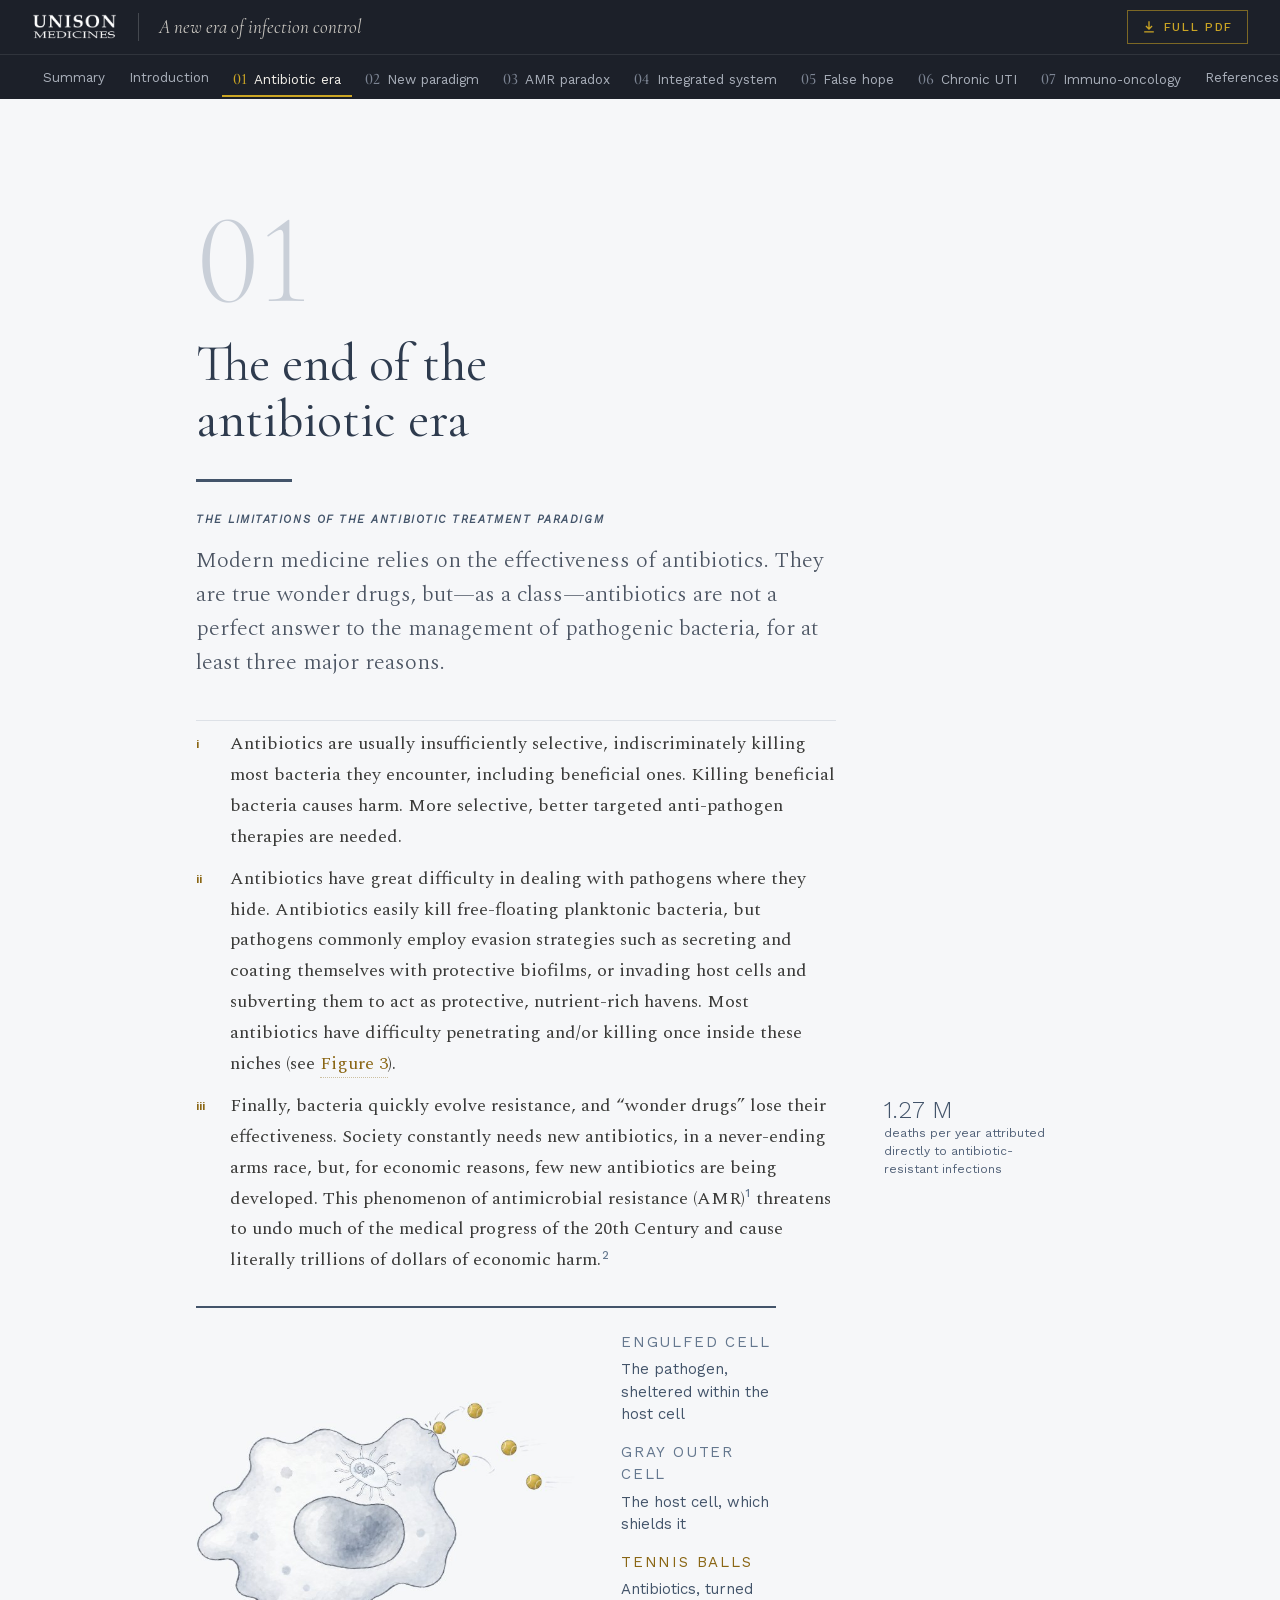
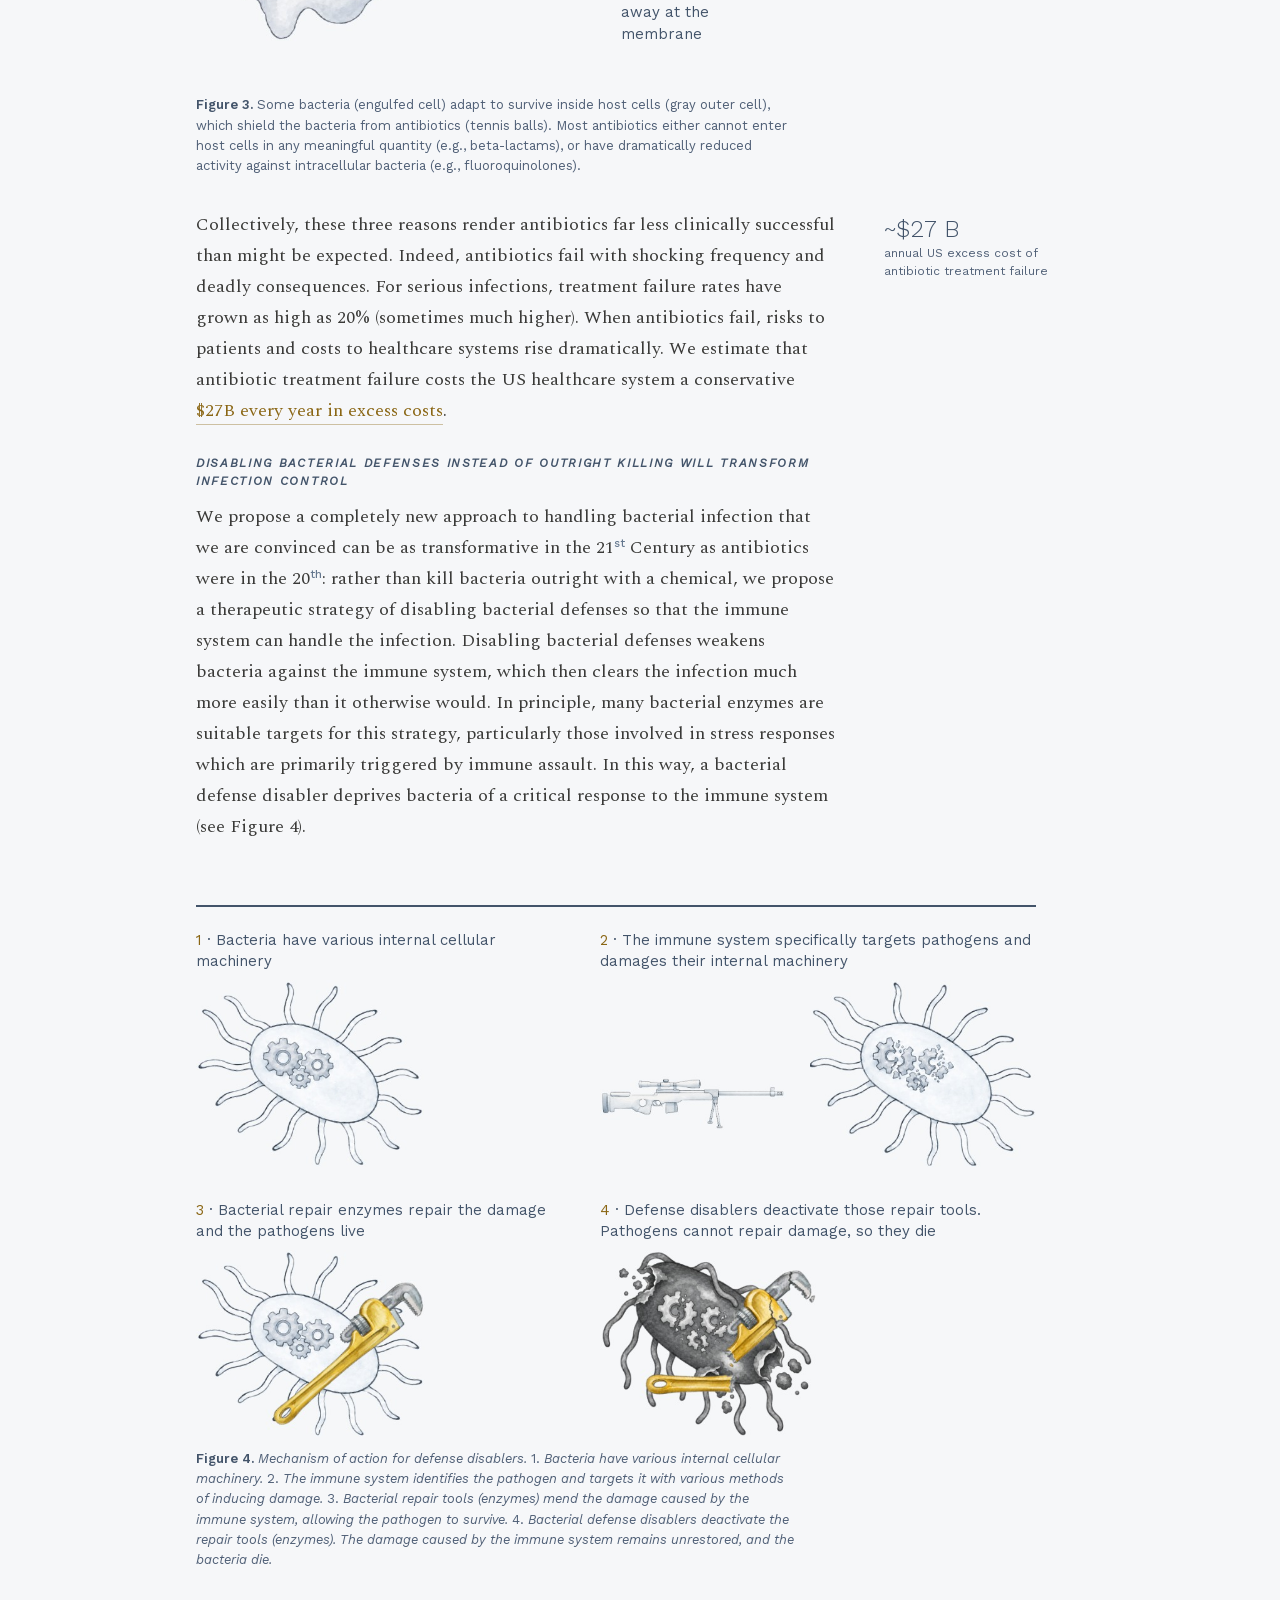
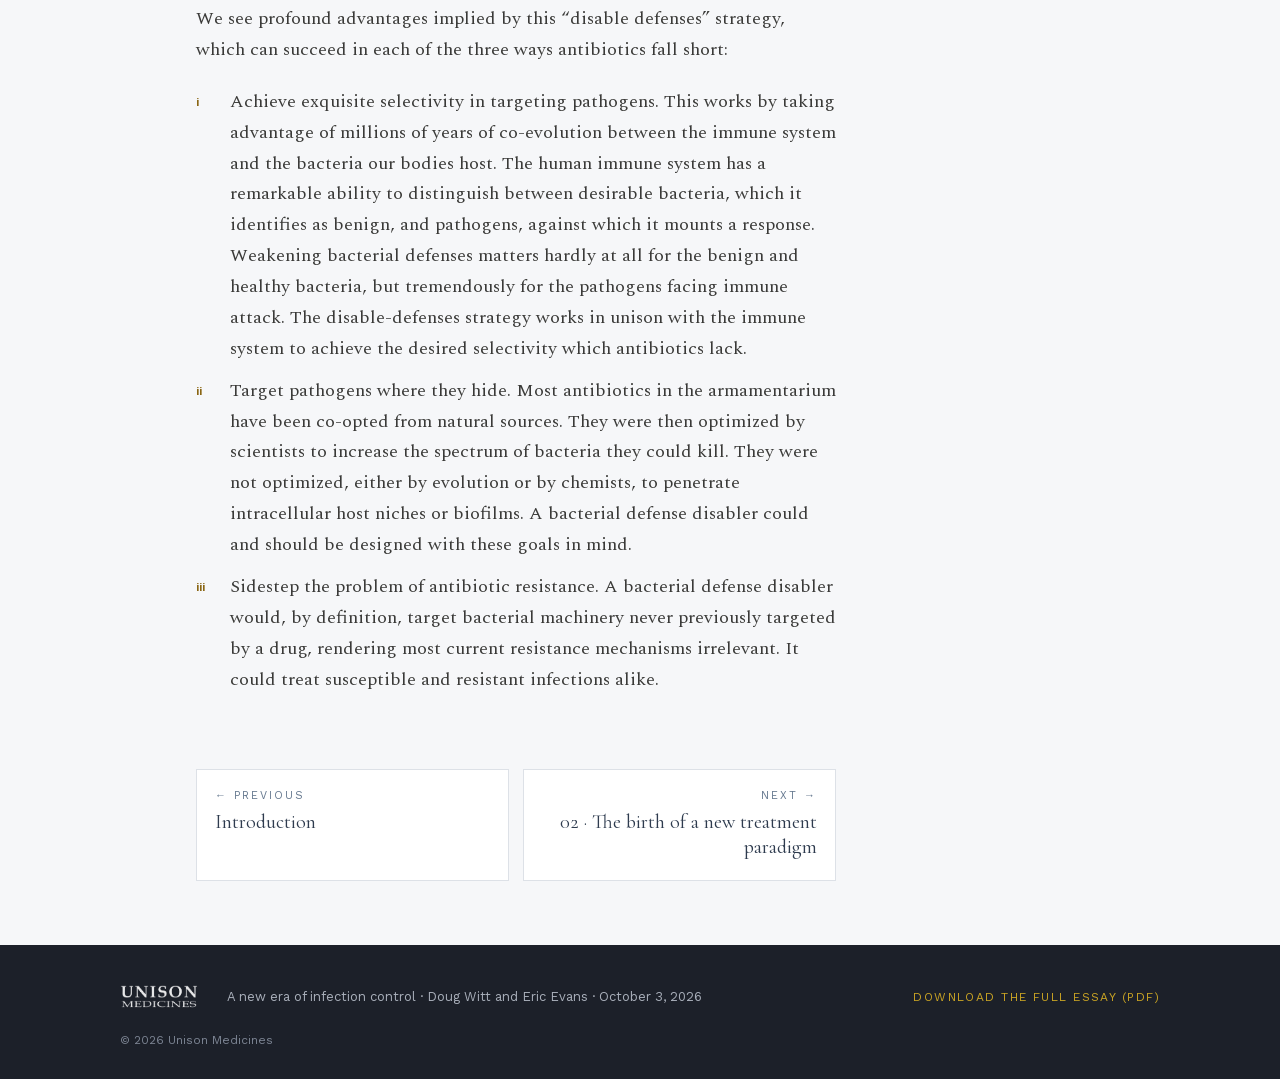
==== commit b2364e52: "Add files via upload" ====
--- a/end-of-the-antibiotic-era.html
+++ b/end-of-the-antibiotic-era.html
@@ -48,7 +48,7 @@
 <article class="essay" id="summary"><header class="opener"><div class="ch-num" aria-hidden="true">01</div><div class="ch-kicker">Chapter 01</div><h1 class="ch-title">The end of the antibiotic era</h1><div class="rule"></div><div class="ch-sub"><i>The limitations of the antibiotic treatment paradigm</i></div><p class="lede">Modern medicine relies on the effectiveness of antibiotics. They are true wonder drugs, but—as a class—antibiotics are not a perfect answer to the management of pathogenic bacteria, for at least three major reasons.</p></header><div class="prose"><ul class="list roman"><li><span class="mk">i</span><div>Antibiotics are usually insufficiently selective, indiscriminately killing most bacteria they encounter, including beneficial ones. Killing beneficial bacteria causes harm. More selective, better targeted anti-pathogen therapies are needed.</div></li><li><span class="mk">ii</span><div>Antibiotics have great difficulty in dealing with pathogens where they hide. Antibiotics easily kill free-floating planktonic bacteria, but pathogens commonly employ evasion strategies such as secreting and coating themselves with protective biofilms, or invading host cells and subverting them to act as protective, nutrient-rich havens. Most antibiotics have difficulty penetrating and/or killing once inside these niches (see <a class="figref" href="end-of-the-antibiotic-era.html#figure-3">Figure 3</a>).</div></li><li><span class="mk">iii</span><div><aside class="margin stat" aria-label="Key figure"><div class="stat-n">1.27 M</div><div class="stat-l">deaths per year attributed directly to antibiotic-resistant infections</div></aside>Finally, bacteria quickly evolve resistance, and “wonder drugs” lose their effectiveness. Society constantly needs new antibiotics, in a never-ending arms race, but, for economic reasons, few new antibiotics are being developed. This phenomenon of antimicrobial resistance (AMR)<sup><a class="cite" href="references.html#ref-1" data-refs="1">1</a></sup> threatens to undo much of the medical progress of the 20th Century and cause literally trillions of dollars of economic harm.<sup><a class="cite" href="references.html#ref-2" data-refs="2">2</a></sup></div></li></ul>
 <figure class="fig col" id="figure-3"><div class="fig-frame" data-w="464" data-max="1.250" data-min="0"><div class="fig-inner" style="width:464px"><div style="border-top: 2px solid #43546A; padding-top: 18px; margin-bottom: 22px;">
                 <div style="display: flex; gap: 22px; align-items: flex-end;">
-                  <img width="636" height="424" loading="lazy" decoding="async" src="assets/fig03-intracellular-shield.jpg" alt="A bacterium sheltering inside a host cell while antibiotics bounce off the membrane" style="width: 318px; display: block;">
+                  <img width="636" height="424" loading="lazy" decoding="async" src="assets/fig03-intracellular-shield.jpg" alt="A bacterium sheltering inside a host cell while antibiotics bounce off the membrane" style="width: 318px; display: block; height: auto;">
                   <div style="flex: 1; display: flex; flex-direction: column; gap: 12px; padding-bottom: 8px;">
                     <div><div style="font-size: 12px; letter-spacing: .12em; text-transform: uppercase; color: #64778E; margin-bottom: 4px;">Engulfed cell</div><div style="font-size: 12px; line-height: 1.5; color: #43546A;">The pathogen, sheltered within the host cell</div></div>
                     <div><div style="font-size: 12px; letter-spacing: .12em; text-transform: uppercase; color: #64778E; margin-bottom: 4px;">Gray outer cell</div><div style="font-size: 12px; line-height: 1.5; color: #43546A;">The host cell, which shields it</div></div>
